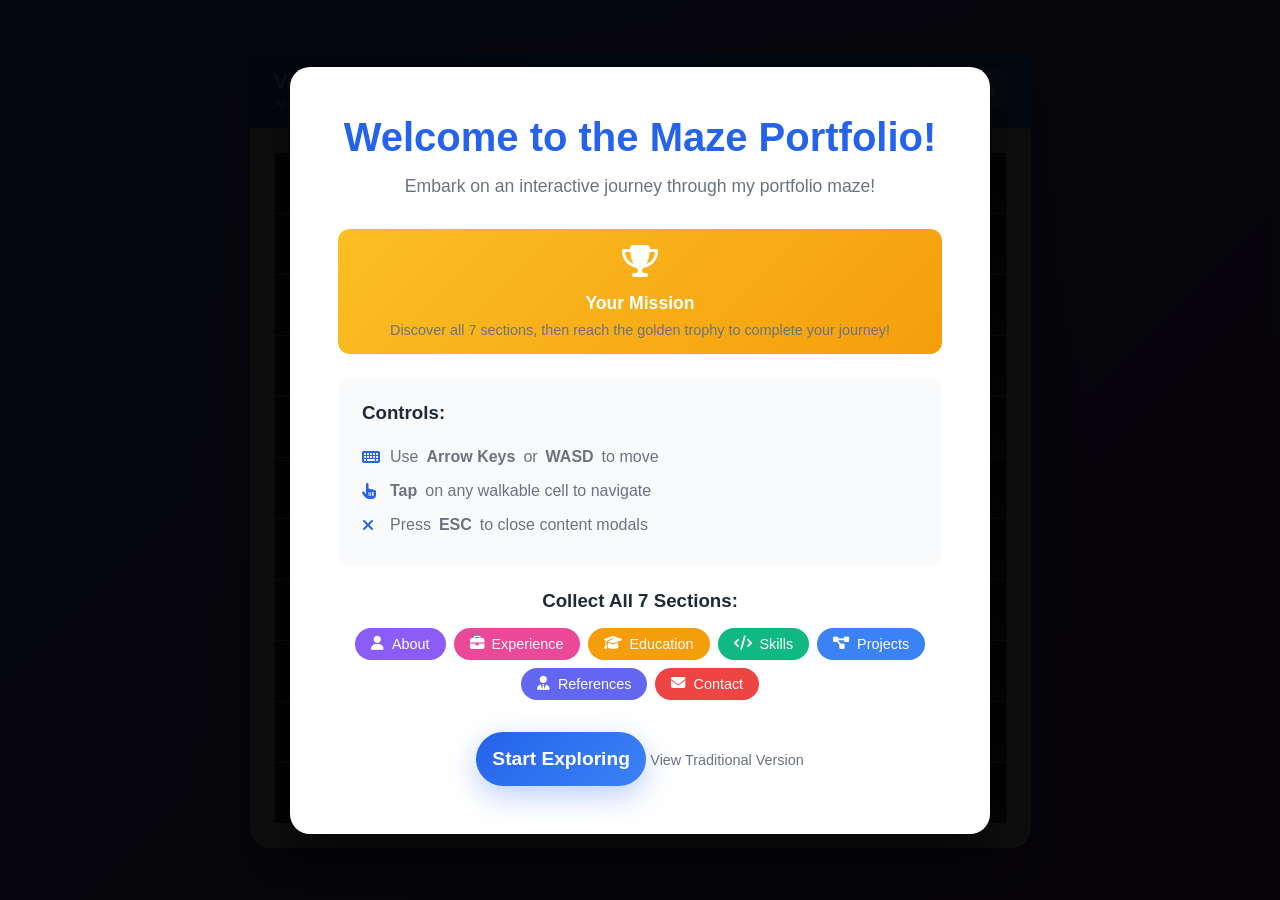
==== maze.html @ 72cac710 "Add 2048 Game project details to portfolio and maze sections for enhanced content presentation" ====
<!DOCTYPE html>
<html lang="en">
<head>
    <meta charset="UTF-8">
    <meta name="viewport" content="width=device-width, initial-scale=1.0, maximum-scale=1.0, user-scalable=no, viewport-fit=cover">
    <title>Van-An Hoang - Interactive Maze Portfolio</title>
    <meta name="description" content="Explore Van-An Hoang's portfolio through an interactive maze experience">
    <link rel="icon" href="assets/images/favicon.png" type="image/png">
    <link rel="stylesheet" href="https://cdnjs.cloudflare.com/ajax/libs/font-awesome/6.4.0/css/all.min.css">
    <link rel="stylesheet" href="css/shared.css">
    <link rel="stylesheet" href="css/maze.css">
</head>
<body>
    <!-- Instructions Overlay -->
    <div id="instructions" class="instructions-overlay">
        <div class="instructions-content">
            <h1>Welcome to the Maze Portfolio!</h1>
            <p>Embark on an interactive journey through my portfolio maze!</p>

            <div style="background: linear-gradient(135deg, #fbbf24 0%, #f59e0b 100%); padding: 1rem; border-radius: 12px; margin: 1.5rem 0; color: white; text-align: center;">
                <i class="fas fa-trophy" style="font-size: 2rem; margin-bottom: 0.5rem;"></i>
                <h3 style="margin: 0.5rem 0; font-size: 1.1rem;">Your Mission</h3>
                <p style="margin: 0; font-size: 0.9rem;">Discover all 7 sections, then reach the golden trophy to complete your journey!</p>
            </div>

            <div class="controls-info">
                <h3>Controls:</h3>
                <ul>
                    <li class="desktop-only"><i class="fas fa-keyboard"></i> Use <strong>Arrow Keys</strong> or <strong>WASD</strong> to move</li>
                    <li><i class="fas fa-hand-pointer"></i> <strong>Tap</strong> on any walkable cell to navigate</li>
                    <li class="desktop-only"><i class="fas fa-times"></i> Press <strong>ESC</strong> to close content modals</li>
                </ul>
            </div>
            <div class="hotspots-info">
                <h3>Collect All 7 Sections:</h3>
                <div class="hotspot-list">
                    <span class="hotspot-badge about"><i class="fas fa-user"></i> About</span>
                    <span class="hotspot-badge experience"><i class="fas fa-briefcase"></i> Experience</span>
                    <span class="hotspot-badge education"><i class="fas fa-graduation-cap"></i> Education</span>
                    <span class="hotspot-badge skills"><i class="fas fa-code"></i> Skills</span>
                    <span class="hotspot-badge projects"><i class="fas fa-project-diagram"></i> Projects</span>
                    <span class="hotspot-badge references"><i class="fas fa-user-tie"></i> References</span>
                    <span class="hotspot-badge contact"><i class="fas fa-envelope"></i> Contact</span>
                </div>
            </div>
            <button id="start-btn" class="start-btn">Start Exploring</button>
            <a href="index.html" class="traditional-link">View Traditional Version</a>
        </div>
    </div>

    <!-- Main Maze Container -->
    <div id="maze-container" class="maze-container">
        <!-- Top UI Bar -->
        <div class="ui-bar">
            <div class="logo">
                <h2>Van-An Hoang</h2>
                <p>AI Research Engineer</p>
            </div>
            <div class="progress-info">
                <span id="discovered-count">0</span>/7 Sections Discovered
            </div>
            <div class="ui-controls">
                <a href="index.html" class="ui-btn" title="Traditional Version">
                    <i class="fas fa-home"></i>
                </a>
            </div>
        </div>

        <!-- Maze Grid -->
        <div id="maze" class="maze-grid">
            <!-- Grid cells will be generated by JavaScript -->
        </div>

        <!-- Character -->
        <div id="character" class="character">
            <img src="assets/images/avatar.png" alt="Character">
        </div>
    </div>

    <!-- Content Modal -->
    <div id="content-modal" class="modal">
        <div class="modal-content">
            <button class="modal-close" id="modal-close">
                <i class="fas fa-times"></i>
            </button>
            <div id="modal-body" class="modal-body">
                <!-- Content will be dynamically loaded here -->
            </div>
        </div>
    </div>

    <!-- Content Templates (Hidden) -->
    <div id="content-templates" style="display: none;">
        <!-- About Section -->
        <div id="about-content">
            <div class="modal-header">
                <i class="fas fa-user section-icon"></i>
                <h2>About Me</h2>
            </div>
            <div class="modal-text">
                <div class="about-top-modal">
                    <div class="about-portrait">
                        <img src="assets/images/avatar.png" alt="Van-An Hoang">
                    </div>
                    <div class="about-text-modal">
                        <p>I'm an AI Research Engineer currently pursuing a Master's in Artificial Intelligence at the University of Technology Sydney. With over 2 years of professional experience in machine learning and computer vision, I specialize in deploying production-ready AI systems that solve real-world problems.</p>

                        <p>My expertise spans deep generative models, computer vision, and MLOps. I've successfully deployed semantic search engines, developed automated review systems using Vision-Language Models, and contributed to cutting-edge research in diffusion models. I'm passionate about bridging the gap between research and production, creating AI solutions that are both technically sound and commercially viable.</p>
                    </div>
                </div>

                <div class="highlight-cards">
                    <div class="highlight-card">
                        <i class="fas fa-brain"></i>
                        <h4>AI Research</h4>
                        <p>Deep expertise in Diffusion Models, Vision-Language Models, and Generative AI</p>
                    </div>
                    <div class="highlight-card">
                        <i class="fas fa-server"></i>
                        <h4>MLOps</h4>
                        <p>Production-ready ML pipelines with Docker, Kubernetes, and cloud platforms</p>
                    </div>
                    <div class="highlight-card">
                        <i class="fas fa-eye"></i>
                        <h4>Computer Vision</h4>
                        <p>Advanced vision systems for detection, segmentation, and image enhancement</p>
                    </div>
                </div>
            </div>
        </div>

        <!-- Experience Section -->
        <div id="experience-content">
            <div class="modal-header">
                <i class="fas fa-briefcase section-icon"></i>
                <h2>Work Experience</h2>
            </div>
            <div class="modal-text">
                <div class="timeline-item">
                    <div class="timeline-date">Oct 2023 - Aug 2024</div>
                    <h3>Junior/Middle AI Research Engineer</h3>
                    <h4>Pixta - Largest marketplace online site of stock media in Asia (Hanoi, Vietnam)</h4>
                    <p>Led research and development of AI solutions for stock media:</p>
                    <ul>
                        <li><strong>AutoReview Project:</strong> Engineered unified MLOps pipeline using ClearML, integrating AWS S3, DynamoDB, MySQL, and BigQuery for streamlined data processing</li>
                        <li>Evaluated and integrated multiple Vision-Language Models (MiniCPM-V 2.6, Qwen2-VL, Gemini 2.0/2.5) for abstract image understanding and trademark recognition</li>
                        <li>Developed novel image processing algorithm achieving 85% recall for NG cases and 92% recall for accepted cases, saving ~$1,500/month in manual review costs</li>
                        <li><strong>AI Search Project:</strong> Architected semantic search backend using OpenSearch and Weaviate with HNSW-PQ indexing, powering public "AI Search" feature on pixta.jp</li>
                        <li>Achieved 90% search result acceptance rate from internal labeling team through vision-language fusion approach</li>
                        <li>Deployed autoscaling, asynchronous inference endpoints on AWS SageMaker with robust CI/CD pipeline</li>
                        <li>Integrated multi-modal models (RAM++, Tag2Text, Osprey) for rich semantic descriptions</li>
                        <li>Built multi-stage detection pipeline combining COCO-baseline models with YOLO-World for open-vocabulary object detection</li>
                    </ul>
                </div>

                <div class="timeline-item">
                    <div class="timeline-date">Nov 2022 - July 2024</div>
                    <h3>Research Assistant</h3>
                    <h4>DSLab - BKAI International Research Center (Hanoi, Vietnam)</h4>
                    <p>Conducted research on efficient training methods for diffusion models:</p>
                    <ul>
                        <li>Researched efficient training methods for diffusion models with SNR re-weighting and novel resampling strategies</li>
                        <li>Developed adaptive timestep resampling distribution and employed reversed Signal-to-Noise Ratio in loss function</li>
                        <li>Achieved acceleration in convergence speed and improved FID/IS metrics in empirical results</li>
                        <li>Conducted research on Deep Generative Models: Autoregressive Models, Flow Models, GANs, and Diffusion Probabilistic Models</li>
                        <li>Authored technical blog post on InstaFlow (one-step diffusion model) published on Viblo, Vietnam's largest tech-sharing platform</li>
                    </ul>
                </div>

                <div class="timeline-item">
                    <div class="timeline-date">May 2023 - Sep 2023</div>
                    <h3>AI Engineer Intern</h3>
                    <h4>Viettel Aerospace Institute (Hanoi, Vietnam)</h4>
                    <p>Developed computer vision solutions and conducted research:</p>
                    <ul>
                        <li>Redesigned body-face joint model (BFJDet) with new post-hoc processing for landmark detection in PyTorch</li>
                        <li>Developed evaluation code using MSE and RMSE metrics for landmark detection performance</li>
                        <li>Ranked 27/165 in Viettel Programming Challenge - nationwide algorithm programming competition</li>
                        <li>Researched Neural Radiance Fields (NeRF) and its applications in view synthesis</li>
                    </ul>
                </div>
            </div>
        </div>

        <!-- Education Section -->
        <div id="education-content">
            <div class="modal-header">
                <i class="fas fa-graduation-cap section-icon"></i>
                <h2>Education</h2>
            </div>
            <div class="modal-text">
                <div class="education-card">
                    <div class="edu-icon"><i class="fas fa-university"></i></div>
                    <div class="edu-content">
                        <h3>Master of Artificial Intelligence</h3>
                        <h4>University of Technology Sydney (UTS)</h4>
                        <p class="edu-location"><i class="fas fa-map-marker-alt"></i> Sydney, NSW, Australia</p>
                        <p class="edu-date"><i class="fas fa-calendar"></i> Aug 2025 - Present</p>
                        <p class="edu-specialization"><strong>UTS Academic Excellence International Scholarship</strong> - Awarded for outstanding academic achievement</p>
                        <p>Focusing on advanced machine learning, deep learning architectures, and cutting-edge AI research in generative models and computer vision.</p>
                    </div>
                </div>

                <div class="education-card">
                    <div class="edu-icon"><i class="fas fa-university"></i></div>
                    <div class="edu-content">
                        <h3>Bachelor in Data Science & AI</h3>
                        <h4>Hanoi University of Science and Technology (HUST)</h4>
                        <p class="edu-location"><i class="fas fa-map-marker-alt"></i> Hanoi, Vietnam</p>
                        <p class="edu-date"><i class="fas fa-calendar"></i> Oct 2020 - Oct 2024</p>
                        <p><strong>Overall GPA:</strong> 3.66/4.0</p>
                        <p class="edu-specialization">
                            • Excellent Scholarship - Type A (top 5%) - GPA: 3.93<br>
                            • The Scholarship Program Sponsored by Electricity of Vietnam (EVN)<br>
                            • Machine Learning Teaching Assistant (April - June 2024)
                        </p>
                    </div>
                </div>
            </div>
        </div>

        <!-- Skills Section -->
        <div id="skills-content">
            <div class="modal-header">
                <i class="fas fa-code section-icon"></i>
                <h2>Technical Skills</h2>
            </div>
            <div class="modal-text">
                <div class="skills-grid">
                    <div class="skill-category">
                        <h4><i class="fas fa-code"></i> Programming Languages</h4>
                        <div class="skill-tags">
                            <span>Python</span>
                            <span>C++</span>
                            <span>Java</span>
                            <span>SQL</span>
                        </div>
                    </div>

                    <div class="skill-category">
                        <h4><i class="fas fa-brain"></i> Deep Learning & ML</h4>
                        <div class="skill-tags">
                            <span>PyTorch</span>
                            <span>PyTorch Lightning</span>
                            <span>TensorFlow</span>
                            <span>NumPy</span>
                            <span>Pandas</span>
                            <span>Scikit-learn</span>
                        </div>
                    </div>

                    <div class="skill-category">
                        <h4><i class="fas fa-eye"></i> Computer Vision</h4>
                        <div class="skill-tags">
                            <span>OpenCV</span>
                            <span>YOLO</span>
                            <span>Detectron2</span>
                            <span>Albumentations</span>
                            <span>ONNX</span>
                            <span>Object Detection</span>
                            <span>Image Processing</span>
                            <span>Vision-Language Models</span>
                            <span>Semantic Segmentation</span>
                        </div>
                    </div>

                    <div class="skill-category">
                        <h4><i class="fas fa-magic"></i> Generative AI</h4>
                        <div class="skill-tags">
                            <span>Stable Diffusion</span>
                            <span>FLUX</span>
                            <span>ComfyUI</span>
                            <span>Diffusion Models</span>
                            <span>GANs</span>
                            <span>Autoregressive Models</span>
                            <span>Flow Models</span>
                        </div>
                    </div>

                    <div class="skill-category">
                        <h4><i class="fas fa-cogs"></i> MLOps & Cloud</h4>
                        <div class="skill-tags">
                            <span>Docker</span>
                            <span>AWS SageMaker</span>
                            <span>ClearML</span>
                            <span>AWS S3</span>
                            <span>CI/CD</span>
                            <span>Git</span>
                        </div>
                    </div>

                    <div class="skill-category">
                        <h4><i class="fas fa-search"></i> Search & Data</h4>
                        <div class="skill-tags">
                            <span>OpenSearch</span>
                            <span>ElasticSearch</span>
                            <span>Weaviate</span>
                            <span>MySQL</span>
                            <span>DynamoDB</span>
                            <span>BigQuery</span>
                        </div>
                    </div>

                    <div class="skill-category">
                        <h4><i class="fas fa-chart-line"></i> Data Visualization</h4>
                        <div class="skill-tags">
                            <span>Matplotlib</span>
                            <span>Plotly</span>
                            <span>Seaborn</span>
                        </div>
                    </div>

                    <div class="skill-category">
                        <h4><i class="fas fa-language"></i> Languages</h4>
                        <div class="skill-tags">
                            <span>English - IELTS 7.5</span>
                            <span>Vietnamese - Native</span>
                        </div>
                    </div>
                </div>
            </div>
        </div>

        <!-- Blog Section -->
        <div id="blog-content">
            <div class="modal-header">
                <i class="fas fa-blog section-icon"></i>
                <h2>Blog & Writing</h2>
            </div>
            <div class="modal-text">
                <div class="blog-article">
                    <div class="blog-meta-info">
                        <span class="blog-date"><i class="fas fa-calendar-alt"></i> 2024</span>
                        <span class="blog-platform"><i class="fab fa-github"></i> GitHub</span>
                        <span class="blog-lang">English</span>
                    </div>
                    <h3><i class="fas fa-book"></i> Marimo: A Modern Alternative to Jupyter Notebooks</h3>
                    <p class="blog-subtitle">Doubling Productivity in AI Model Analysis</p>
                    <p class="blog-desc">Exploring Marimo's reactive notebook model and how it addresses Jupyter's challenges. This presentation shares my personal journey of switching to Marimo, which doubled my productivity in AI model analysis and significantly improved team collaboration through better reproducibility and interactivity.</p>

                    <div class="blog-topics">
                        <h4><i class="fas fa-lightbulb"></i> Key Topics Covered:</h4>
                        <ul>
                            <li>Marimo basics: Introduction to reactive notebook model</li>
                            <li>Solving Jupyter's challenges: Reproducibility, hidden state, and interactivity</li>
                            <li>Productivity boost: How switching doubled productivity in AI model analysis</li>
                            <li>Team collaboration: Improved workflow and sharing capabilities</li>
                            <li>Interactive demos: Live UI elements and dynamic data visualization</li>
                        </ul>
                    </div>

                    <div class="blog-tags-section">
                        <span class="tag">Python</span>
                        <span class="tag">Data Science</span>
                        <span class="tag">Productivity</span>
                        <span class="tag">Tools</span>
                    </div>

                    <p class="blog-org"><i class="fas fa-chalkboard-teacher"></i> Company Seminar Presentation</p>
                    <a href="https://github.com/EthAnHoangg/marimo-intro" target="_blank" class="blog-read-btn">
                        <i class="fab fa-github"></i> View Repository
                    </a>
                </div>

                <div class="blog-article">
                    <div class="blog-meta-info">
                        <span class="blog-date"><i class="fas fa-calendar-alt"></i> October 20, 2023</span>
                        <span class="blog-platform"><i class="fas fa-newspaper"></i> Viblo</span>
                        <span class="blog-lang">Vietnamese</span>
                    </div>
                    <h3><i class="fas fa-atom"></i> InstaFlow: One Step to the Cloud with Diffusion</h3>
                    <p class="blog-subtitle">InstaFlow: Một bước lên mây với Diffusion?</p>
                    <p class="blog-desc">Deep dive into InstaFlow, a breakthrough model that achieves high-quality text-to-image generation in just one step, built on Stable Diffusion. Explores rectified flow mechanisms, reflow techniques, and knowledge distillation for rapid image synthesis.</p>

                    <div class="blog-topics">
                        <h4><i class="fas fa-lightbulb"></i> Key Topics Covered:</h4>
                        <ul>
                            <li>Rectified Flow mechanism for straightening probability trajectories</li>
                            <li>Reflow technique for iterative refinement</li>
                            <li>Text-conditioned generation approaches</li>
                            <li>Knowledge distillation applications in diffusion models</li>
                            <li>U-Net vs. Stacked U-Net architecture comparisons</li>
                        </ul>
                    </div>

                    <div class="blog-tags-section">
                        <span class="tag">Diffusion Models</span>
                        <span class="tag">Generative AI</span>
                        <span class="tag">Deep Learning</span>
                        <span class="tag">Computer Vision</span>
                    </div>

                    <p class="blog-org"><i class="fas fa-building"></i> Written at PIXTA Vietnam</p>
                    <a href="https://viblo.asia/p/instaflow-mot-buoc-len-may-voi-diffusion-vlZL9oxZ4QK" target="_blank" class="blog-read-btn">
                        <i class="fas fa-external-link-alt"></i> Read Full Article
                    </a>
                </div>

                <div class="blog-article">
                    <div class="blog-meta-info">
                        <span class="blog-date"><i class="fas fa-calendar-alt"></i> December 16, 2021</span>
                        <span class="blog-platform"><i class="fas fa-book"></i> Personal Notes</span>
                        <span class="blog-lang">English/Vietnamese</span>
                    </div>
                    <h3><i class="fas fa-calculator"></i> Simplex Method</h3>
                    <p class="blog-subtitle">Phương pháp đơn hình</p>
                    <p class="blog-desc">Comprehensive tutorial on the Simplex Method for linear programming optimization. Covers the complete algorithm from problem setup to finding optimal solutions, with step-by-step worked examples including constraint conversion, tableau construction, pivoting operations, and solution interpretation.</p>

                    <div class="blog-topics">
                        <h4><i class="fas fa-lightbulb"></i> Key Topics Covered:</h4>
                        <ul>
                            <li>Complete simplex algorithm with 8-step process</li>
                            <li>Converting inequalities to standard form with slack variables</li>
                            <li>Constructing and interpreting simplex tableaux</li>
                            <li>Identifying pivot elements and performing row operations</li>
                            <li>Real-world example: job scheduling optimization problem</li>
                            <li>Detailed mathematical explanations and quotient calculations</li>
                        </ul>
                    </div>

                    <div class="blog-tags-section">
                        <span class="tag">Linear Programming</span>
                        <span class="tag">Optimization</span>
                        <span class="tag">Operations Research</span>
                        <span class="tag">Mathematics</span>
                    </div>

                    <p class="blog-org"><i class="fas fa-user"></i> Personal Study</p>
                    <a href="simplexmethod.html" target="_blank" class="blog-read-btn">
                        <i class="fas fa-external-link-alt"></i> Read Full Article
                    </a>
                </div>
            </div>
        </div>

        <!-- Projects Section -->
        <div id="projects-content">
            <div class="modal-header">
                <i class="fas fa-project-diagram section-icon"></i>
                <h2>Featured Projects</h2>
            </div>
            <div class="modal-text">
                <div class="project-item">
                    <h3><i class="fas fa-wand-magic-sparkles"></i> VisionCraft AI</h3>
                    <p class="project-tech"><strong>Tech Stack:</strong> LLM, RAG, Image Generation, SEO</p>
                    <p>LLM-powered system for deep review, compliance checks, and market analysis of stock media:</p>
                    <ul>
                        <li>Developed Large Language Model (LLM)-powered system for deep review and compliance checks of stock media</li>
                        <li>Implemented batch processing functionality and auto-generation of SEO-optimized titles, descriptions, and keywords</li>
                        <li>Integrated Image Generation capabilities including Style Transfer, Text-to-Image, Image-to-Image, and Image Inpainting</li>
                        <li>Built Retrieval-Augmented Generation (RAG) chatbot by crawling and indexing content from major stock guidelines</li>
                        <li>Significantly streamlined content preparation and auto-enhancement pipeline</li>
                    </ul>
                </div>

                <div class="project-item">
                    <h3><i class="fas fa-atom"></i> Efficient Training Diffusion Models</h3>
                    <p class="project-tech"><strong>Tech Stack:</strong> PyTorch, Diffusion Models, Deep Learning</p>
                    <p>Research project on efficient training methods for diffusion models with SNR re-weighting and novel timestep resampling strategy:</p>
                    <ul>
                        <li>Resampled timestep with novel and more adaptive distribution</li>
                        <li>Employed reversed Signal-to-Noise Ratio in loss function</li>
                        <li>Achieved acceleration in convergence speed and improved FID/IS metrics</li>
                        <li>Detailed empirical results demonstrating effectiveness of the approach</li>
                    </ul>
                    <p><a href="https://github.com/HoangAnAIRS/exponential-SNR-diffusion" target="_blank" style="color: var(--primary-color); text-decoration: none; font-weight: 600;"><i class="fab fa-github"></i> View Project</a></p>
                </div>

                <div class="project-item">
                    <h3><i class="fas fa-cloud-rain"></i> Rain Removal Analysis</h3>
                    <p class="project-tech"><strong>Tech Stack:</strong> PyTorch, OpenCV, GAN, CNN, DDPM, Transweather</p>
                    <p><strong>Duration:</strong> Oct 2022 - Jan 2023</p>
                    <p>Comprehensive analysis of different methods for rain removal task:</p>
                    <ul>
                        <li>Fine-tuned Gated Context Aggregation Network on the task of removing rain drops on lens when capturing landscapes</li>
                        <li>Benchmarked performance using SSIM and PSNR metrics</li>
                        <li>Compared results with other models including DDPM, GAN, and Transweather</li>
                        <li>Provided comprehensive analysis of traditional vs. deep learning approaches</li>
                    </ul>
                    <p><a href="https://drive.google.com/drive/folders/1zqu1nTZ7Yb06Lkm0utC-yvT6vVn9DRC9?usp=drive_link" target="_blank" style="color: var(--primary-color); text-decoration: none; font-weight: 600;"><i class="fas fa-external-link-alt"></i> View Project</a></p>
                </div>

                <div class="project-item">
                    <h3><i class="fas fa-gamepad"></i> 2048 Game</h3>
                    <p class="project-tech"><strong>Tech Stack:</strong> Minimax Algorithm, UI/UX Design, AI Algorithm, Game Development</p>
                    <p>Interactive 2048 puzzle game with AI opponent powered by Minimax algorithm:</p>
                    <ul>
                        <li>Designed and implemented responsive, intuitive user interface for enhanced gaming experience</li>
                        <li>Developed Minimax algorithm with alpha-beta pruning for intelligent AI opponent</li>
                        <li>Implemented AI decision-making logic enabling autonomous gameplay and winning strategies</li>
                        <li>Optimized algorithm performance for smooth real-time game interactions</li>
                        <li>Created engaging visual design with interactive controls and game state visualization</li>
                    </ul>
                    <p><a href="https://github.com/hlongng2002241/2048" target="_blank" style="color: var(--primary-color); text-decoration: none; font-weight: 600;"><i class="fab fa-github"></i> View Project</a></p>
                </div>
            </div>
        </div>

        <!-- References Section -->
        <div id="references-content">
            <div class="modal-header">
                <i class="fas fa-user-tie section-icon"></i>
                <h2>Professional References</h2>
            </div>
            <div class="modal-text">
                <div class="reference-card">
                    <div class="reference-header">
                        <div class="reference-avatar">
                            <i class="fas fa-user-circle"></i>
                        </div>
                        <div class="reference-info">
                            <h3>Quang-Khoat Than</h3>
                            <p class="reference-title">PhD in Computer Science - AI, Hanoi University of Science and Technology</p>
                        </div>
                    </div>
                    <div class="reference-contact">
                        <p><i class="fas fa-envelope"></i> <a href="mailto:khoattq@soict.hust.edu.vn">khoattq@soict.hust.edu.vn</a></p>
                        <p><i class="fas fa-building"></i> Hanoi University of Science and Technology</p>
                    </div>
                    <p class="reference-relationship"><strong>Relationship:</strong> Academic Advisor and Professor</p>
                </div>

                <div class="reference-card">
                    <div class="reference-header">
                        <div class="reference-avatar">
                            <i class="fas fa-user-circle"></i>
                        </div>
                        <div class="reference-info">
                            <h3>Thanh-Trung Tran</h3>
                            <p class="reference-title">AI Expert, PIXTA Vietnam</p>
                        </div>
                    </div>
                    <div class="reference-contact">
                        <p><i class="fas fa-envelope"></i> <a href="mailto:trungtranthanh1990@gmail.com">trungtranthanh1990@gmail.com</a></p>
                        <p><i class="fas fa-building"></i> PIXTA Vietnam</p>
                    </div>
                    <p class="reference-relationship"><strong>Relationship:</strong> Former Manager and Technical Lead</p>
                </div>
            </div>
        </div>

        <!-- Contact Section -->
        <div id="contact-content">
            <div class="modal-header">
                <i class="fas fa-envelope section-icon"></i>
                <h2>Get In Touch</h2>
            </div>
            <div class="modal-text">
                <p>I'm always open to discussing new opportunities, collaborations, or research projects. Feel free to reach out!</p>

                <div class="contact-info-grid">
                    <div class="contact-item">
                        <i class="fas fa-envelope"></i>
                        <div>
                            <h4>Email</h4>
                            <a href="mailto:jimmyhan2610@gmail.com">jimmyhan2610@gmail.com</a>
                        </div>
                    </div>

                    <div class="contact-item">
                        <i class="fas fa-phone"></i>
                        <div>
                            <h4>Phone</h4>
                            <a href="tel:+61431061203">+61 431 061 203</a>
                        </div>
                    </div>

                    <div class="contact-item">
                        <i class="fas fa-map-marker-alt"></i>
                        <div>
                            <h4>Location</h4>
                            <p>Sydney, NSW, Australia</p>
                        </div>
                    </div>

                    <div class="contact-item">
                        <i class="fab fa-linkedin"></i>
                        <div>
                            <h4>LinkedIn</h4>
                            <a href="https://www.linkedin.com/in/van-an-hoang" target="_blank">Connect with me</a>
                        </div>
                    </div>

                    <div class="contact-item">
                        <i class="fab fa-github"></i>
                        <div>
                            <h4>GitHub</h4>
                            <a href="https://github.com/EthAnHoangg" target="_blank">@EthAnHoangg</a>
                        </div>
                    </div>

                    <div class="contact-item">
                        <i class="fas fa-file-pdf"></i>
                        <div>
                            <h4>Resume</h4>
                            <a href="assets/documents/Hoang_Van_An_CV_0210.pdf" download>Download CV</a>
                        </div>
                    </div>
                </div>

                <div class="social-links">
                    <a href="https://github.com/EthAnHoangg" target="_blank" aria-label="GitHub">
                        <i class="fab fa-github"></i>
                    </a>
                    <a href="https://www.linkedin.com/in/van-an-hoang-a12811203/" target="_blank" aria-label="LinkedIn">
                        <i class="fab fa-linkedin"></i>
                    </a>
                    <a href="mailto:jimmyhan2610@gmail.com" aria-label="Email">
                        <i class="fas fa-envelope"></i>
                    </a>
                </div>
            </div>
        </div>
    </div>

    <script src="js/maze.js"></script>
</body>
</html>
---- css/shared.css ----
/* ===== Shared CSS Variables and Utilities ===== */
/* This file contains common styles used across both traditional and maze portfolio pages */

/* CSS Variables */
:root {
    /* Primary Colors */
    --primary-color: #2563eb;
    --secondary-color: #1e40af;
    --accent-color: #3b82f6;

    /* Text Colors */
    --text-color: #1f2937;
    --text-light: #6b7280;

    /* Background Colors */
    --bg-color: #f9fafb;
    --white: #ffffff;
    --dark: #111827;
    --bg-light: #f9fafb;
    --bg-dark: #111827;
    --border-color: #e5e7eb;

    /* Hotspot Colors (for maze) */
    --hotspot-about: #8b5cf6;
    --hotspot-experience: #ec4899;
    --hotspot-education: #f59e0b;
    --hotspot-skills: #10b981;
    --hotspot-projects: #3b82f6;
    --hotspot-references: #6366f1;
    --hotspot-contact: #ef4444;

    /* Shadows */
    --shadow: 0 4px 6px -1px rgba(0, 0, 0, 0.1), 0 2px 4px -1px rgba(0, 0, 0, 0.06);
    --shadow-lg: 0 10px 15px -3px rgba(0, 0, 0, 0.1), 0 4px 6px -2px rgba(0, 0, 0, 0.05);

    /* Transitions */
    --transition-fast: 0.15s ease;
    --transition-normal: 0.3s ease;
    --transition-slow: 0.5s ease;
}

/* Global Reset */
* {
    margin: 0;
    padding: 0;
    box-sizing: border-box;
}

html {
    scroll-behavior: smooth;
}

/* Common Utility Classes */
.hidden {
    display: none !important;
}

.container {
    max-width: 1200px;
    margin: 0 auto;
    padding: 0 20px;
}

/* Font Awesome Icons - Ensure consistency */
.fas, .fab {
    font-family: 'Font Awesome 6 Free', 'Font Awesome 6 Brands';
    font-weight: 900;
}
---- css/maze.css ----
/* ===== CSS Variables ===== */
:root {
    --primary-color: #2563eb;
    --secondary-color: #1e40af;
    --accent-color: #3b82f6;
    --text-color: #1f2937;
    --text-light: #6b7280;
    --bg-color: #f9fafb;
    --white: #ffffff;
    --dark: #111827;

    /* Maze specific colors */
    --wall-color: #1f2937;
    --path-color: #e5e7eb;
    --character-color: #2563eb;
    --hotspot-about: #8b5cf6;
    --hotspot-experience: #ec4899;
    --hotspot-education: #f59e0b;
    --hotspot-skills: #10b981;
    --hotspot-blog: #14b8a6;
    --hotspot-projects: #3b82f6;
    --hotspot-references: #6366f1;
    --hotspot-contact: #ef4444;

    /* Sizes */
    --cell-size: 60px;
    --grid-cols: 12;
    --grid-rows: 11;
    --character-size: 52px;

    /* Transitions */
    --transition-fast: 0.15s ease;
    --transition-normal: 0.3s ease;
    --transition-slow: 0.5s ease;
}

/* ===== Global Styles ===== */
* {
    margin: 0;
    padding: 0;
    box-sizing: border-box;
}

body {
    font-family: -apple-system, BlinkMacSystemFont, 'Segoe UI', Roboto, 'Helvetica Neue', Arial, sans-serif;
    background: linear-gradient(135deg, #667eea 0%, #764ba2 100%);
    color: var(--text-color);
    overflow: hidden;
    height: 100vh;
    display: flex;
    align-items: center;
    justify-content: center;
}

/* ===== Instructions Overlay ===== */
.instructions-overlay {
    position: fixed;
    top: 0;
    left: 0;
    width: 100%;
    height: 100%;
    background: rgba(0, 0, 0, 0.95);
    display: flex;
    align-items: center;
    justify-content: center;
    z-index: 10000;
    animation: fadeIn 0.5s ease;
}

.instructions-overlay.hidden {
    animation: fadeOut 0.3s ease forwards;
    pointer-events: none;
}

.instructions-content {
    background: var(--white);
    padding: 3rem;
    border-radius: 20px;
    max-width: 700px;
    text-align: center;
    box-shadow: 0 25px 50px rgba(0, 0, 0, 0.5);
    animation: slideUp 0.5s ease;
}

.instructions-content h1 {
    color: var(--primary-color);
    margin-bottom: 1rem;
    font-size: 2.5rem;
}

.instructions-content p {
    color: var(--text-light);
    margin-bottom: 2rem;
    font-size: 1.1rem;
}

.controls-info {
    background: var(--bg-color);
    padding: 1.5rem;
    border-radius: 12px;
    margin-bottom: 1.5rem;
    text-align: left;
}

.controls-info h3 {
    color: var(--text-color);
    margin-bottom: 1rem;
}

.controls-info ul {
    list-style: none;
}

.controls-info li {
    padding: 0.5rem 0;
    color: var(--text-light);
    display: flex;
    align-items: center;
    gap: 0.5rem;
}

.controls-info li i {
    color: var(--primary-color);
    width: 20px;
}

.hotspots-info {
    margin-bottom: 2rem;
}

.hotspots-info h3 {
    color: var(--text-color);
    margin-bottom: 1rem;
}

.hotspot-list {
    display: flex;
    flex-wrap: wrap;
    gap: 0.5rem;
    justify-content: center;
}

.hotspot-badge {
    display: inline-flex;
    align-items: center;
    gap: 0.5rem;
    padding: 0.5rem 1rem;
    border-radius: 20px;
    color: var(--white);
    font-size: 0.9rem;
    font-weight: 500;
}

.hotspot-badge.about { background: var(--hotspot-about); }
.hotspot-badge.experience { background: var(--hotspot-experience); }
.hotspot-badge.education { background: var(--hotspot-education); }
.hotspot-badge.skills { background: var(--hotspot-skills); }
.hotspot-badge.blog { background: var(--hotspot-blog); }
.hotspot-badge.projects { background: var(--hotspot-projects); }
.hotspot-badge.references { background: var(--hotspot-references); }
.hotspot-badge.contact { background: var(--hotspot-contact); }

.start-btn {
    background: linear-gradient(135deg, var(--primary-color), var(--accent-color));
    color: var(--white);
    border: none;
    padding: 1rem 1rem;
    font-size: 1.2rem;
    font-weight: 600;
    border-radius: 50px;
    cursor: pointer;
    transition: var(--transition-normal);
    box-shadow: 0 10px 30px rgba(37, 99, 235, 0.3);
}

.start-btn:hover {
    transform: translateY(-2px);
    box-shadow: 0 15px 40px rgba(37, 99, 235, 0.4);
}

.traditional-link {
    display: inline-block;
    margin-top: 1rem;
    color: var(--text-light);
    text-decoration: none;
    font-size: 0.9rem;
    transition: var(--transition-fast);
}

.traditional-link:hover {
    color: var(--primary-color);
}

/* ===== Main Maze Container ===== */
.maze-container {
    background: var(--white);
    border-radius: 20px;
    box-shadow: 0 25px 50px rgba(0, 0, 0, 0.3);
    overflow: visible;
    position: relative;
    display: flex;
    flex-direction: column;
    z-index: 1;
}

/* ===== UI Bar ===== */
.ui-bar {
    background: linear-gradient(135deg, var(--primary-color), var(--accent-color));
    color: var(--white);
    padding: 1rem 1.5rem;
    display: flex;
    align-items: center;
    justify-content: space-between;
    box-shadow: 0 4px 6px rgba(0, 0, 0, 0.1);
}

.logo h2 {
    font-size: 1.3rem;
    margin-bottom: 0.2rem;
}

.logo p {
    font-size: 0.85rem;
    opacity: 0.9;
}

.progress-info {
    font-size: 1.1rem;
    font-weight: 600;
    display: flex;
    align-items: center;
    gap: 0.5rem;
    background: rgba(255, 255, 255, 0.15);
    padding: 0.5rem 1rem;
    border-radius: 50px;
    backdrop-filter: blur(10px);
    transition: all 0.3s ease;
}

.progress-info:hover {
    background: rgba(255, 255, 255, 0.25);
}

#discovered-count {
    font-size: 1.5rem;
    color: #fbbf24;
    font-weight: 700;
    text-shadow: 0 2px 4px rgba(0, 0, 0, 0.2);
    transition: all 0.3s cubic-bezier(0.34, 1.56, 0.64, 1);
}

#discovered-count.updated {
    animation: counterPop 0.6s cubic-bezier(0.34, 1.56, 0.64, 1);
}

.ui-controls {
    display: flex;
    gap: 0.5rem;
}

.ui-btn {
    background: rgba(255, 255, 255, 0.2);
    color: var(--white);
    border: none;
    width: 40px;
    height: 40px;
    border-radius: 8px;
    cursor: pointer;
    transition: var(--transition-fast);
    display: flex;
    align-items: center;
    justify-content: center;
    text-decoration: none;
}

.ui-btn:hover {
    background: rgba(255, 255, 255, 0.3);
    transform: scale(1.05);
}

/* ===== Maze Grid ===== */
.maze-grid {
    display: grid;
    grid-template-columns: repeat(var(--grid-cols), var(--cell-size));
    grid-template-rows: repeat(var(--grid-rows), var(--cell-size));
    gap: 1px;
    position: relative;
    background: #d1d5db;
    margin: 1.5rem;
    border-radius: 16px;
    box-shadow: 0 10px 40px rgba(0, 0, 0, 0.1);
    padding: 1px;
    overflow: visible;
}

.cell {
    width: var(--cell-size);
    height: var(--cell-size);
    transition: all 0.2s cubic-bezier(0.4, 0, 0.2, 1);
    position: relative;
}

.cell.wall {
    background: linear-gradient(135deg, #1f2937 0%, #374151 100%);
    position: relative;
}

.cell.wall::after {
    content: '';
    position: absolute;
    inset: 0;
    background: linear-gradient(45deg, transparent 30%, rgba(255, 255, 255, 0.03) 50%, transparent 70%);
}

.cell.path {
    background: var(--white);
    cursor: pointer;
}

.cell.path:hover {
    background: #f3f4f6;
    transform: scale(0.95);
    box-shadow: inset 0 2px 8px rgba(0, 0, 0, 0.08);
}

.cell.path.preview {
    background: #bfdbfe;
    animation: pulse 0.5s ease infinite;
}

.cell.path.highlighted {
    background: linear-gradient(135deg, #fbbf24, #f59e0b);
    box-shadow: 0 0 15px rgba(251, 191, 36, 0.6), inset 0 0 10px rgba(255, 255, 255, 0.3);
    animation: highlightPulse 2s ease-in-out infinite;
    position: relative;
    z-index: 5;
}

.cell.path.highlighted::before {
    content: '';
    position: absolute;
    inset: 0;
    background: radial-gradient(circle at center, rgba(251, 191, 36, 0.3), transparent);
    border-radius: 4px;
    pointer-events: none;
}

.cell.hotspot {
    position: relative;
    animation: hotspotPulse 2s ease-in-out infinite;
    overflow: visible;
    z-index: 10;
}

.cell.hotspot:hover {
    z-index: 1001;
}

.cell.hotspot::before {
    content: '';
    position: absolute;
    inset: 10px;
    border-radius: 50%;
    z-index: 1;
    box-shadow: 0 4px 12px rgba(0, 0, 0, 0.2), 0 0 0 2px rgba(255, 255, 255, 0.8);
    transition: all 0.3s cubic-bezier(0.4, 0, 0.2, 1);
}

.cell.hotspot:hover::before {
    inset: 8px;
    box-shadow: 0 6px 20px rgba(0, 0, 0, 0.3), 0 0 0 3px rgba(255, 255, 255, 0.9);
}

.cell.hotspot::after {
    content: attr(data-icon);
    font-family: 'Font Awesome 6 Free';
    font-weight: 900;
    position: absolute;
    inset: 0;
    display: flex;
    align-items: center;
    justify-content: center;
    color: var(--white);
    font-size: 1.1rem;
    z-index: 2;
    filter: drop-shadow(0 2px 4px rgba(0, 0, 0, 0.3));
    transition: all 0.3s cubic-bezier(0.4, 0, 0.2, 1);
}

.cell.hotspot:hover::after {
    transform: scale(1.1);
}

.cell.hotspot.about::before { background: linear-gradient(135deg, var(--hotspot-about) 0%, #a78bfa 100%); }
.cell.hotspot.experience::before { background: linear-gradient(135deg, var(--hotspot-experience) 0%, #f472b6 100%); }
.cell.hotspot.education::before { background: linear-gradient(135deg, var(--hotspot-education) 0%, #fbbf24 100%); }
.cell.hotspot.skills::before { background: linear-gradient(135deg, var(--hotspot-skills) 0%, #34d399 100%); }
.cell.hotspot.blog::before { background: linear-gradient(135deg, var(--hotspot-blog) 0%, #5eead4 100%); }
.cell.hotspot.projects::before { background: linear-gradient(135deg, var(--hotspot-projects) 0%, #60a5fa 100%); }
.cell.hotspot.references::before { background: linear-gradient(135deg, var(--hotspot-references) 0%, #818cf8 100%); }
.cell.hotspot.contact::before { background: linear-gradient(135deg, var(--hotspot-contact) 0%, #f87171 100%); }

.cell.hotspot.discovered {
    animation: none;
}

.cell.hotspot.discovered::before {
    background: linear-gradient(135deg, #10b981 0%, #059669 100%) !important;
    box-shadow: 0 2px 8px rgba(16, 185, 129, 0.3), 0 0 0 2px rgba(255, 255, 255, 0.6);
}

.cell.hotspot.discovered::after {
    content: '\f00c';
    font-size: 0.9rem;
}

/* ===== End Goal Cell ===== */
.cell.end-goal {
    position: relative;
    animation: endGoalPulse 2s ease-in-out infinite;
    overflow: visible;
    z-index: 10;
}

.cell.end-goal::before {
    content: '';
    position: absolute;
    inset: 8px;
    border-radius: 50%;
    background: linear-gradient(135deg, #fbbf24 0%, #f59e0b 100%);
    z-index: 1;
    box-shadow: 0 4px 12px rgba(251, 191, 36, 0.4), 0 0 0 3px rgba(255, 255, 255, 0.9), 0 0 20px rgba(251, 191, 36, 0.3);
    transition: all 0.3s cubic-bezier(0.4, 0, 0.2, 1);
}

.cell.end-goal:hover::before {
    inset: 6px;
    box-shadow: 0 6px 20px rgba(251, 191, 36, 0.5), 0 0 0 4px rgba(255, 255, 255, 1), 0 0 30px rgba(251, 191, 36, 0.4);
}

.cell.end-goal::after {
    content: attr(data-icon);
    font-family: 'Font Awesome 6 Free';
    font-weight: 900;
    position: absolute;
    inset: 0;
    display: flex;
    align-items: center;
    justify-content: center;
    color: var(--white);
    font-size: 1.3rem;
    z-index: 2;
    filter: drop-shadow(0 2px 4px rgba(0, 0, 0, 0.3));
    transition: all 0.3s cubic-bezier(0.4, 0, 0.2, 1);
}

.cell.end-goal:hover::after {
    transform: scale(1.15) rotate(10deg);
}

@keyframes endGoalPulse {
    0%, 100% {
        transform: scale(1);
    }
    50% {
        transform: scale(1.08);
    }
}

/* ===== Hotspot Tooltip ===== */
.hotspot-tooltip {
    position: absolute;
    background: rgba(17, 24, 39, 0.95);
    color: white;
    padding: 0.75rem 1rem;
    border-radius: 8px;
    white-space: nowrap;
    z-index: 1002;
    pointer-events: none;
    opacity: 0;
    transition: opacity 0.2s ease, transform 0.2s ease;
    box-shadow: 0 10px 30px rgba(0, 0, 0, 0.3);
    backdrop-filter: blur(10px);
    transform: translateX(-50%) translateY(-8px);
}

.hotspot-tooltip::after {
    content: '';
    position: absolute;
    left: 50%;
    transform: translateX(-50%);
    border: 6px solid transparent;
}

/* Default: tooltip above */
.hotspot-tooltip.position-top {
    bottom: 100%;
}

.hotspot-tooltip.position-top::after {
    top: 100%;
    border-top-color: rgba(17, 24, 39, 0.95);
}

/* Tooltip below (for top edge) */
.hotspot-tooltip.position-bottom {
    top: 100%;
}

.hotspot-tooltip.position-bottom::after {
    bottom: 100%;
    border-bottom-color: rgba(17, 24, 39, 0.95);
}

/* Tooltip on right (for left edge) */
.hotspot-tooltip.position-right {
    left: 100%;
    top: 50%;
    transform: translateY(-50%) translateX(8px);
}

.hotspot-tooltip.position-right::after {
    right: 100%;
    top: 50%;
    left: auto;
    transform: translateY(-50%);
    border-right-color: rgba(17, 24, 39, 0.95);
}

/* Tooltip on left (for right edge) */
.hotspot-tooltip.position-left {
    right: 100%;
    top: 50%;
    transform: translateY(-50%) translateX(-8px);
}

.hotspot-tooltip.position-left::after {
    left: 100%;
    top: 50%;
    transform: translateY(-50%);
    border-left-color: rgba(17, 24, 39, 0.95);
}

.cell.hotspot:hover .hotspot-tooltip {
    opacity: 1;
}

.cell.hotspot:hover .hotspot-tooltip.position-top {
    transform: translateX(-50%) translateY(-12px);
}

.cell.hotspot:hover .hotspot-tooltip.position-bottom {
    transform: translateX(-50%) translateY(12px);
}

.cell.hotspot:hover .hotspot-tooltip.position-right {
    transform: translateY(-50%) translateX(12px);
}

.cell.hotspot:hover .hotspot-tooltip.position-left {
    transform: translateY(-50%) translateX(-12px);
}

.hotspot-tooltip-title {
    font-weight: 600;
    font-size: 0.9rem;
    margin-bottom: 0.25rem;
}

.hotspot-tooltip-description {
    font-size: 0.75rem;
    color: rgba(255, 255, 255, 0.8);
}

/* ===== Character ===== */
.character {
    position: absolute;
    width: var(--character-size);
    height: var(--character-size);
    transition: all var(--transition-normal) cubic-bezier(0.4, 0, 0.2, 1);
    z-index: 100;
    pointer-events: none;
    display: flex;
    align-items: center;
    justify-content: center;
}

.character::before {
    content: '';
    position: absolute;
    width: 100%;
    height: 100%;
    background: radial-gradient(circle, rgba(37, 99, 235, 0.2) 0%, transparent 70%);
    border-radius: 50%;
    animation: characterGlow 2s ease-in-out infinite;
}

.character img {
    width: 100%;
    height: 100%;
    object-fit: contain;
    filter: drop-shadow(0 4px 8px rgba(37, 99, 235, 0.4));
    animation: characterBob 1.5s ease-in-out infinite;
    position: relative;
    z-index: 1;
}

.character.moving::before {
    animation: characterGlowFast 0.5s ease-in-out infinite;
}

.character.moving img {
    animation: characterMove 0.4s ease-in-out infinite;
}

/* ===== Mini-map ===== */
.minimap {
    position: absolute;
    top: 80px;
    right: 1.5rem;
    background: rgba(255, 255, 255, 0.98);
    padding: 1rem;
    border-radius: 16px;
    box-shadow: 0 10px 30px rgba(0, 0, 0, 0.15), 0 0 0 1px rgba(0, 0, 0, 0.05);
    backdrop-filter: blur(20px);
    z-index: 50;
    transition: all 0.3s cubic-bezier(0.4, 0, 0.2, 1);
}

.minimap:hover {
    box-shadow: 0 15px 40px rgba(0, 0, 0, 0.2), 0 0 0 1px rgba(0, 0, 0, 0.08);
    transform: translateY(-2px);
}

.minimap.hidden {
    display: none;
}

.minimap-title {
    font-size: 0.75rem;
    font-weight: 600;
    color: var(--text-color);
    margin-bottom: 0.5rem;
    text-align: center;
}

.minimap-grid {
    display: grid;
    grid-template-columns: repeat(var(--grid-cols), 5px);
    grid-template-rows: repeat(var(--grid-rows), 5px);
    gap: 0;
}

.minimap-cell {
    width: 5px;
    height: 5px;
}

.minimap-cell.wall { background: var(--wall-color); }
.minimap-cell.path { background: var(--path-color); }
.minimap-cell.hotspot { background: var(--primary-color); }
.minimap-cell.character {
    background: var(--character-color);
    box-shadow: 0 0 3px var(--character-color);
}

/* ===== Modal ===== */
.modal {
    position: fixed;
    top: 0;
    left: 0;
    width: 100%;
    height: 100%;
    background: rgba(0, 0, 0, 0.8);
    display: none;
    align-items: center;
    justify-content: center;
    z-index: 10000;
    animation: fadeIn 0.3s ease;
    backdrop-filter: blur(5px);
    overflow: hidden;
}

.modal.active {
    display: flex;
}

.modal-content {
    background: var(--white);
    border-radius: 20px;
    max-width: 900px;
    max-height: 80vh;
    width: 90%;
    overflow: hidden;
    position: relative;
    box-shadow: 0 25px 50px rgba(0, 0, 0, 0.5);
    animation: modalSlideUp 0.4s ease;
    display: flex;
    flex-direction: column;
}

.modal-close {
    position: absolute;
    top: 1rem;
    right: 1rem;
    background: var(--primary-color);
    color: var(--white);
    border: none;
    width: 40px;
    height: 40px;
    border-radius: 50%;
    cursor: pointer;
    font-size: 1.2rem;
    transition: var(--transition-fast);
    z-index: 10;
    box-shadow: 0 4px 8px rgba(0, 0, 0, 0.2);
}

.modal-close:hover {
    background: var(--secondary-color);
    transform: rotate(90deg);
}

.modal-body {
    padding: 2rem;
    padding-top: 3.5rem;
    overflow-y: auto;
    overflow-x: hidden;
    flex: 1;
    max-height: calc(80vh - 4rem);
}

.modal-header {
    display: flex;
    align-items: center;
    gap: 1rem;
    margin-bottom: 2rem;
    padding-bottom: 1rem;
    border-bottom: 2px solid var(--bg-color);
}

.section-icon {
    font-size: 2.5rem;
    color: var(--primary-color);
}

.modal-header h2 {
    font-size: 2rem;
    color: var(--text-color);
}

.modal-text {
    color: var(--text-light);
    line-height: 1.8;
}

.modal-text p {
    margin-bottom: 1rem;
}

.modal-text ul {
    margin-left: 1.5rem;
    margin-bottom: 1rem;
}

.modal-text li {
    margin-bottom: 0.5rem;
}

.modal-text h3 {
    color: var(--text-color);
    margin-top: 1.5rem;
    margin-bottom: 1rem;
}

.modal-text h4 {
    color: var(--text-color);
    margin-bottom: 0.5rem;
}

.about-top-modal {
    display: grid;
    grid-template-columns: 220px 1fr;
    gap: 25px;
    align-items: start;
    margin-bottom: 30px;
}

.about-portrait {
    position: relative;
    width: 100%;
    max-width: 220px;
}

.about-portrait img {
    width: 100%;
    height: auto;
    display: block;
    border-radius: 12px;
    box-shadow: 0 8px 20px rgba(0, 0, 0, 0.15);
    transition: transform 0.3s ease, box-shadow 0.3s ease;
}

.about-portrait img:hover {
    transform: translateY(-3px);
    box-shadow: 0 12px 30px rgba(37, 99, 235, 0.25);
}

.about-text-modal p {
    margin-bottom: 1rem;
}

@media (max-width: 768px) {
    .about-top-modal {
        grid-template-columns: 1fr;
        gap: 20px;
    }

    .about-portrait {
        max-width: 200px;
        margin: 0 auto;
    }
}

/* ===== Content Specific Styles ===== */
.highlight-cards {
    display: grid;
    grid-template-columns: repeat(auto-fit, minmax(200px, 1fr));
    gap: 1rem;
    margin-top: 2rem;
}

.highlight-card {
    background: var(--bg-color);
    padding: 1.5rem;
    border-radius: 12px;
    text-align: center;
}

.highlight-card i {
    font-size: 2rem;
    color: var(--primary-color);
    margin-bottom: 0.75rem;
}

.highlight-card h4 {
    color: var(--text-color);
    margin-bottom: 0.5rem;
}

.highlight-card p {
    font-size: 0.9rem;
    margin: 0;
}

.timeline-item {
    margin-bottom: 2rem;
    padding-bottom: 2rem;
    border-bottom: 1px solid var(--bg-color);
}

.timeline-item:last-child {
    border-bottom: none;
}

.timeline-date {
    color: var(--primary-color);
    font-weight: 600;
    margin-bottom: 0.5rem;
}

.education-card {
    display: flex;
    gap: 1.5rem;
    background: var(--bg-color);
    padding: 1.5rem;
    border-radius: 12px;
    margin-bottom: 1.5rem;
}

.edu-icon {
    font-size: 3rem;
    color: var(--primary-color);
}

.edu-content h3 {
    margin: 0 0 0.25rem 0;
}

.edu-content h4 {
    color: var(--primary-color);
    margin-bottom: 0.75rem;
}

.edu-location, .edu-date, .edu-specialization {
    font-size: 0.9rem;
    margin-bottom: 0.5rem;
}

.skills-grid {
    display: grid;
    grid-template-columns: repeat(auto-fit, minmax(250px, 1fr));
    gap: 1.5rem;
    margin-top: 1.5rem;
}

.skill-category {
    background: var(--bg-color);
    padding: 1.5rem;
    border-radius: 12px;
}

.skill-category h4 {
    display: flex;
    align-items: center;
    gap: 0.5rem;
    color: var(--text-color);
    margin-bottom: 1rem;
}

.skill-category i {
    color: var(--primary-color);
}

.skill-tags {
    display: flex;
    flex-wrap: wrap;
    gap: 0.5rem;
}

.skill-tags span {
    background: var(--white);
    color: var(--text-color);
    padding: 0.4rem 0.8rem;
    border-radius: 20px;
    font-size: 0.85rem;
    border: 1px solid #d1d5db;
    transition: var(--transition-fast);
}

.skill-tags span:hover {
    background: var(--primary-color);
    color: var(--white);
    border-color: var(--primary-color);
    transform: translateY(-2px);
}

.project-item {
    background: var(--bg-color);
    padding: 1.5rem;
    border-radius: 12px;
    margin-bottom: 1.5rem;
}

.project-item h3 {
    display: flex;
    align-items: center;
    gap: 0.5rem;
    margin: 0 0 0.75rem 0;
}

.project-item i {
    color: var(--primary-color);
}

.project-tech {
    color: var(--primary-color);
    font-weight: 600;
    margin-bottom: 0.75rem;
}

/* Blog Article Styles */
.blog-article {
    background: var(--bg-color);
    padding: 1.5rem;
    border-radius: 12px;
    margin-bottom: 2rem;
}

.blog-article:last-child {
    margin-bottom: 0;
}

.blog-meta-info {
    display: flex;
    flex-wrap: wrap;
    gap: 1rem;
    margin-bottom: 1.25rem;
    padding-bottom: 1rem;
    border-bottom: 2px solid var(--border-color);
}

.blog-meta-info span {
    display: flex;
    align-items: center;
    gap: 0.5rem;
    font-size: 0.9rem;
    color: var(--text-light);
}

.blog-meta-info i {
    color: var(--primary-color);
}

.blog-meta-info .blog-lang {
    background: var(--primary-color);
    color: var(--white) !important;
    padding: 0.25rem 0.75rem;
    border-radius: 15px;
    font-weight: 600;
    font-size: 0.8rem;
}

.blog-article h3 {
    display: flex;
    align-items: center;
    gap: 0.5rem;
    margin: 0 0 0.5rem 0;
    color: var(--text-color);
    font-size: 1.4rem;
}

.blog-article h3 i {
    color: var(--primary-color);
}

.blog-subtitle {
    font-style: italic;
    color: var(--text-light);
    margin: 0 0 1rem 0;
    padding-left: 1rem;
    border-left: 3px solid var(--primary-color);
}

.blog-desc {
    line-height: 1.7;
    margin-bottom: 1.5rem;
}

.blog-topics {
    background: var(--bg-light);
    padding: 1.25rem;
    border-radius: 10px;
    margin-bottom: 1.5rem;
}

.blog-topics h4 {
    display: flex;
    align-items: center;
    gap: 0.5rem;
    margin: 0 0 1rem 0;
    color: var(--text-color);
    font-size: 1.1rem;
}

.blog-topics h4 i {
    color: var(--primary-color);
}

.blog-topics ul {
    list-style: none;
    padding-left: 0;
    margin: 0;
}

.blog-topics ul li {
    position: relative;
    padding-left: 1.5rem;
    margin-bottom: 0.6rem;
    line-height: 1.6;
}

.blog-topics ul li::before {
    content: '▹';
    position: absolute;
    left: 0;
    color: var(--primary-color);
    font-weight: bold;
}

.blog-tags-section {
    display: flex;
    flex-wrap: wrap;
    gap: 0.6rem;
    margin-bottom: 1.5rem;
}

.blog-tags-section .tag {
    background: var(--bg-light);
    color: var(--primary-color);
    padding: 0.4rem 1rem;
    border-radius: 15px;
    font-size: 0.85rem;
    font-weight: 600;
    border: 1px solid var(--border-color);
}

.blog-org {
    display: flex;
    align-items: center;
    gap: 0.5rem;
    color: var(--text-light);
    margin-bottom: 1rem;
    font-size: 0.95rem;
}

.blog-org i {
    color: var(--primary-color);
}

.blog-read-btn {
    display: inline-flex;
    align-items: center;
    gap: 0.5rem;
    background: var(--primary-color);
    color: var(--white);
    padding: 0.75rem 1.5rem;
    border-radius: 25px;
    text-decoration: none;
    font-weight: 600;
    transition: all 0.3s ease;
}

.blog-read-btn:hover {
    background: var(--secondary-color);
    transform: translateY(-2px);
    box-shadow: 0 5px 15px rgba(0, 0, 0, 0.2);
}

.blog-read-btn i {
    font-size: 0.9rem;
}

.reference-card {
    background: var(--bg-color);
    padding: 1.5rem;
    border-radius: 12px;
    margin-bottom: 1.5rem;
}

.reference-header {
    display: flex;
    gap: 1rem;
    margin-bottom: 1rem;
}

.reference-avatar {
    font-size: 3rem;
    color: var(--primary-color);
}

.reference-info h3 {
    margin: 0;
}

.reference-title {
    color: var(--text-light);
    font-size: 0.95rem;
}

.reference-contact p {
    display: flex;
    align-items: center;
    gap: 0.5rem;
    margin-bottom: 0.5rem;
}

.reference-contact i {
    color: var(--primary-color);
    width: 20px;
}

.reference-relationship {
    margin-top: 1rem;
    font-style: italic;
}

.contact-info-grid {
    display: grid;
    grid-template-columns: repeat(auto-fit, minmax(250px, 1fr));
    gap: 1.5rem;
    margin: 2rem 0;
}

.contact-item {
    display: flex;
    gap: 1rem;
    align-items: flex-start;
    background: var(--bg-color);
    padding: 1.25rem;
    border-radius: 12px;
}

.contact-item i {
    font-size: 1.5rem;
    color: var(--primary-color);
    margin-top: 0.25rem;
}

.contact-item h4 {
    margin: 0 0 0.25rem 0;
    font-size: 0.9rem;
    text-transform: uppercase;
    color: var(--text-light);
}

.contact-item a {
    color: var(--primary-color);
    text-decoration: none;
    transition: var(--transition-fast);
}

.contact-item a:hover {
    text-decoration: underline;
}

.social-links {
    display: flex;
    gap: 1rem;
    justify-content: center;
    margin-top: 2rem;
}

.social-links a {
    width: 50px;
    height: 50px;
    border-radius: 50%;
    background: var(--primary-color);
    color: var(--white);
    display: flex;
    align-items: center;
    justify-content: center;
    font-size: 1.5rem;
    text-decoration: none;
    transition: var(--transition-fast);
}

.social-links a:hover {
    background: var(--secondary-color);
    transform: translateY(-3px);
}

/* ===== Animations ===== */
@keyframes fadeIn {
    from { opacity: 0; }
    to { opacity: 1; }
}

@keyframes fadeOut {
    from { opacity: 1; }
    to { opacity: 0; }
}

@keyframes slideUp {
    from {
        opacity: 0;
        transform: translateY(30px);
    }
    to {
        opacity: 1;
        transform: translateY(0);
    }
}

@keyframes modalSlideUp {
    from {
        opacity: 0;
        transform: translateY(50px) scale(0.95);
    }
    to {
        opacity: 1;
        transform: translateY(0) scale(1);
    }
}

@keyframes pulse {
    0%, 100% { opacity: 0.5; }
    50% { opacity: 1; }
}

@keyframes hotspotPulse {
    0%, 100% {
        transform: scale(1);
    }
    50% {
        transform: scale(1.05);
    }
}

@keyframes highlightPulse {
    0%, 100% {
        box-shadow: 0 0 15px rgba(251, 191, 36, 0.6), inset 0 0 10px rgba(255, 255, 255, 0.3);
    }
    50% {
        box-shadow: 0 0 25px rgba(251, 191, 36, 0.9), inset 0 0 15px rgba(255, 255, 255, 0.5);
    }
}

@keyframes characterBob {
    0%, 100% {
        transform: translateY(0) rotate(0deg);
    }
    50% {
        transform: translateY(-4px) rotate(2deg);
    }
}

@keyframes characterGlow {
    0%, 100% {
        transform: scale(1);
        opacity: 0.6;
    }
    50% {
        transform: scale(1.2);
        opacity: 0.3;
    }
}

@keyframes characterGlowFast {
    0%, 100% {
        transform: scale(1);
        opacity: 0.8;
    }
    50% {
        transform: scale(1.3);
        opacity: 0.4;
    }
}

@keyframes characterMove {
    0%, 100% { transform: translateY(0) scale(1); }
    50% { transform: translateY(-5px) scale(1.05); }
}

@keyframes counterPop {
    0% { transform: scale(1); }
    50% { transform: scale(1.3); }
    100% { transform: scale(1); }
}

/* ===== Scrollbar Styles ===== */
.modal-content::-webkit-scrollbar {
    width: 8px;
}

.modal-content::-webkit-scrollbar-track {
    background: var(--bg-color);
    border-radius: 10px;
}

.modal-content::-webkit-scrollbar-thumb {
    background: var(--primary-color);
    border-radius: 10px;
}

.modal-content::-webkit-scrollbar-thumb:hover {
    background: var(--secondary-color);
}

/* ===== Utility Classes ===== */
.hidden {
    display: none !important;
}

/* ===== RESPONSIVE DESIGN ===== */

/* Hide tooltips on touch devices (no hover support) */
@media (hover: none) and (pointer: coarse) {
    .hotspot-tooltip {
        display: none !important;
    }
}

/* Tablet Styles (768px - 1024px) */
@media screen and (max-width: 1024px) and (min-width: 768px) {
    .maze-container {
        margin: 1rem;
    }

    .maze-grid {
        margin: 1rem;
    }

    .ui-bar {
        padding: 0.75rem 1rem;
    }

    .logo h2 {
        font-size: 1.1rem;
    }

    .logo p {
        font-size: 0.75rem;
    }
}

/* Mobile Styles (<768px) */
@media screen and (max-width: 767px) {
    /* Hide desktop-only elements */
    .desktop-only {
        display: none !important;
    }

    /* Body adjustments */
    body {
        overflow: auto;
        min-height: 100dvh; /* Use dynamic viewport height */
        height: auto;
        align-items: flex-start; /* Align to top instead of center */
        padding-top: 0.5rem;
        padding-bottom: 0.5rem;
    }

    /* Container spacing */
    .maze-container {
        margin: 0.5rem;
        padding: 0;
        height: auto; /* Fit content instead of forcing full height */
        min-height: auto;
        max-height: calc(100dvh - 1rem); /* Prevent overflow */
        border-radius: 20px 20px 20px 20px; /* Ensure consistent border radius */
        overflow: hidden; /* Prevent background from showing through */
    }

    /* UI Bar - make more compact */
    .ui-bar {
        padding: 0.5rem 0.75rem;
        flex-direction: column;
        gap: 0.5rem;
        align-items: center;
        border-radius: 20px 20px 0 0; /* Match container's top border radius */
        box-shadow: none; /* Remove shadow that might create visual line */
        margin: 0; /* Ensure no margin */
    }

    .logo {
        text-align: center;
    }

    .logo h2 {
        font-size: 1rem;
    }

    .logo p {
        font-size: 0.7rem;
    }

    .progress-info {
        font-size: 0.8rem;
    }

    .ui-btn {
        width: 35px;
        height: 35px;
        font-size: 0.9rem;
    }

    /* Maze grid - minimal margins */
    .maze-grid {
        margin: 0.5rem;
        border-radius: 12px;
    }

    /* Cell hover effects - larger tap targets */
    .cell.path {
        cursor: pointer;
        -webkit-tap-highlight-color: rgba(59, 130, 246, 0.1);
    }

    .cell.path:active {
        background: #bfdbfe;
        transform: scale(0.9);
    }

    /* Hotspot sizing for touch */
    .cell.hotspot::before {
        inset: 4px; /* Larger touch target */
    }

    /* Hotspot icon - scale down for smaller cells */
    .cell.hotspot::after {
        font-size: 0.8rem; /* Much smaller icon for mobile */
    }

    /* End goal sizing for mobile */
    .cell.end-goal::before {
        inset: 6px;
    }

    .cell.end-goal::after {
        font-size: 1rem;
    }

    /* Character - ensure visibility */
    .character img {
        width: 100%;
        height: 100%;
    }

    /* Instructions overlay */
    .instructions-overlay {
        /* Account for safe areas on iPhone */
        padding-top: calc(1rem + env(safe-area-inset-top, 0));
        padding-bottom: calc(1rem + env(safe-area-inset-bottom, 0));
        padding-left: env(safe-area-inset-left, 0);
        padding-right: env(safe-area-inset-right, 0);
        align-items: flex-start; /* Align to top instead of center */
    }

    .instructions-content {
        padding: 2rem 1.5rem;
        margin: 0 auto; /* Center horizontally */
        margin-top: 0; /* No top margin since overlay has padding */
        max-width: calc(100% - env(safe-area-inset-left, 0) - env(safe-area-inset-right, 0));
        max-height: calc(100dvh - 2rem - env(safe-area-inset-top, 0) - env(safe-area-inset-bottom, 0));
        overflow-y: auto;
    }

    .instructions-content h1 {
        font-size: 1.8rem;
    }

    .instructions-content p {
        font-size: 0.95rem;
    }

    .controls-info {
        padding: 1rem;
    }

    .controls-info li {
        font-size: 0.85rem;
    }

    .hotspot-badge {
        font-size: 0.75rem;
        padding: 0.35rem 0.75rem;
    }

    .start-btn {
        padding: 0.85rem 2rem;
        font-size: 0.95rem;
    }

    /* Modal - full screen on mobile */
    .modal {
        padding: 0;
    }

    .modal-content {
        max-width: 100%;
        width: 100%;
        /* Use dynamic viewport height and account for safe areas */
        height: calc(100dvh - env(safe-area-inset-top, 0) - env(safe-area-inset-bottom, 0));
        max-height: calc(100dvh - env(safe-area-inset-top, 0) - env(safe-area-inset-bottom, 0));
        margin: 0;
        margin-top: env(safe-area-inset-top, 0);
        border-radius: 0;
        display: flex;
        flex-direction: column;
        /* Account for safe areas on sides */
        padding-left: env(safe-area-inset-left, 0);
        padding-right: env(safe-area-inset-right, 0);
    }

    .modal-header {
        flex-shrink: 0;
        padding: 1rem;
    }

    .modal-header h2 {
        font-size: 1.3rem;
    }

    .modal-close {
        width: 44px; /* Increased for better touch target */
        height: 44px;
        font-size: 1.3rem;
        /* Position relative to safe area - ensure it's always visible */
        top: calc(0.5rem + env(safe-area-inset-top, 0));
        right: calc(0.5rem + env(safe-area-inset-right, 0));
        /* Keep absolute but ensure high z-index */
        position: absolute;
        z-index: 10001;
    }

    .modal-body {
        flex: 1;
        overflow-y: auto;
        overflow-x: hidden;
        padding: 1rem;
        padding-top: 3.5rem; /* Space for close button */
        max-height: none;
        /* Account for safe area at bottom */
        padding-bottom: calc(1rem + env(safe-area-inset-bottom, 0));
    }

    /* Reduce animation complexity on mobile */
    .cell.hotspot {
        animation-duration: 3s; /* Slower animation */
    }

    @keyframes hotspotPulse {
        0%, 100% { transform: scale(1); }
        50% { transform: scale(1.02); } /* Less dramatic pulse */
    }

    .character::before {
        animation: none; /* Disable glow on mobile for performance */
    }
}

/* Small Mobile (<480px) */
@media screen and (max-width: 480px) {
    .logo h2 {
        font-size: 0.9rem;
    }

    .logo p {
        font-size: 0.65rem;
    }

    .progress-info {
        font-size: 0.75rem;
    }

    .ui-controls {
        gap: 0.35rem;
    }

    .ui-btn {
        width: 32px;
        height: 32px;
        font-size: 0.85rem;
    }

    /* Even smaller hotspot icons for very small screens */
    .cell.hotspot::after {
        font-size: 0.65rem;
    }

    /* End goal for small mobile */
    .cell.end-goal::after {
        font-size: 0.85rem;
    }

    /* Smaller character image */
    .character img {
        width: 100%;
        height: 100%;
    }

    .instructions-content h1 {
        font-size: 1.5rem;
    }

    .modal-header h2 {
        font-size: 1.1rem;
    }

    .modal-body {
        font-size: 0.9rem;
    }
}

/* Landscape orientation on mobile */
@media screen and (max-width: 767px) and (orientation: landscape) {
    .maze-container {
        min-height: 100dvh;
    }

    .ui-bar {
        flex-direction: row;
        padding: 0.4rem 0.75rem;
    }

    .logo h2 {
        font-size: 0.85rem;
    }

    .logo p {
        display: none; /* Hide subtitle in landscape */
    }

    .progress-info {
        font-size: 0.75rem;
    }

    .maze-grid {
        margin: 0.35rem;
    }
}

/* Prevent text selection on touch devices */
.is-touch .maze-grid,
.is-touch .cell,
.is-touch .character {
    -webkit-user-select: none;
    user-select: none;
    -webkit-touch-callout: none;
}

/* Improve touch responsiveness */
.is-touch .cell.path {
    touch-action: manipulation;
}
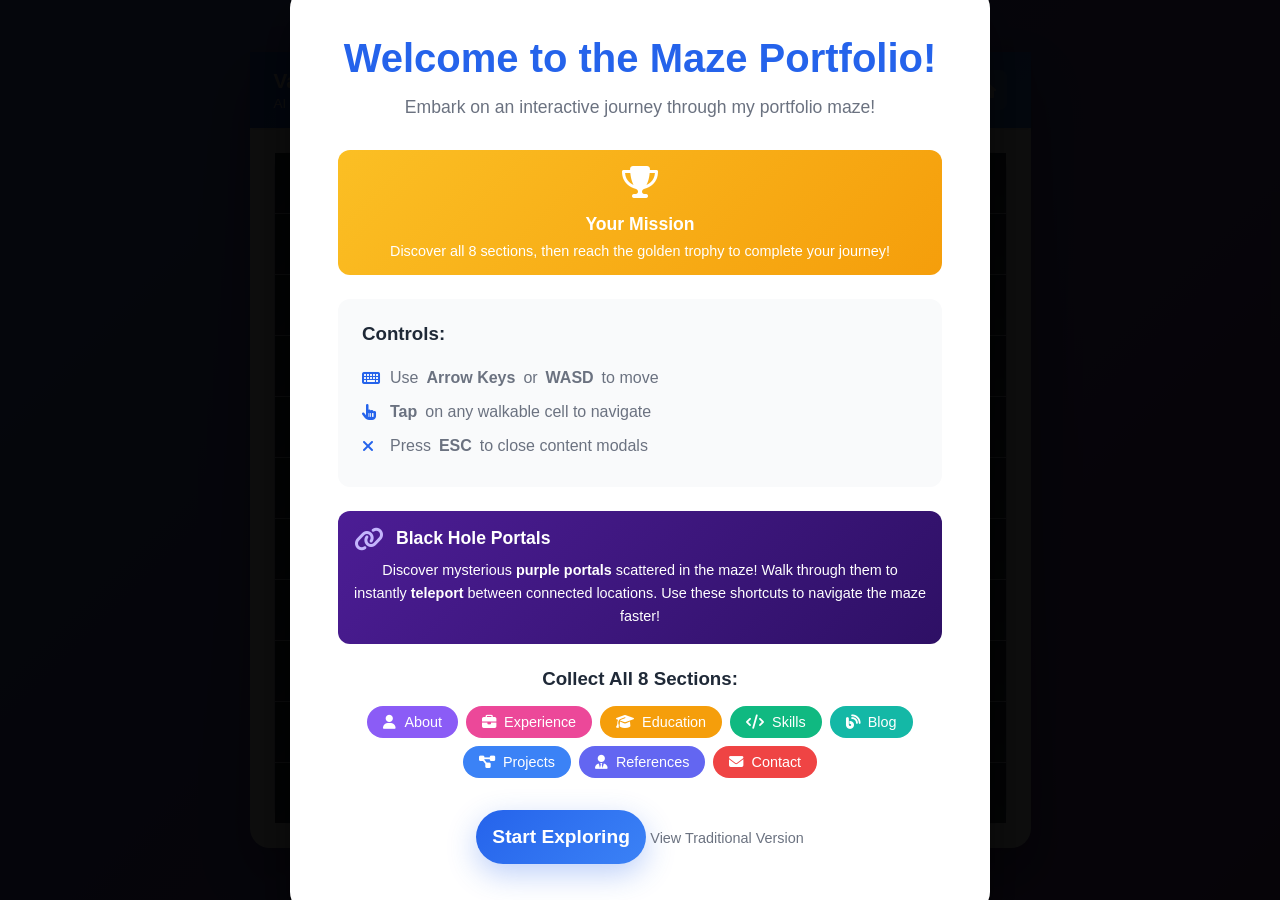
==== commit 971280fa: "Add black hole teleportation feature with visual effects and tooltips in maze" ====
--- a/maze.html
+++ b/maze.html
@@ -20,7 +20,7 @@
             <div style="background: linear-gradient(135deg, #fbbf24 0%, #f59e0b 100%); padding: 1rem; border-radius: 12px; margin: 1.5rem 0; color: white; text-align: center;">
                 <i class="fas fa-trophy" style="font-size: 2rem; margin-bottom: 0.5rem;"></i>
                 <h3 style="margin: 0.5rem 0; font-size: 1.1rem;">Your Mission</h3>
-                <p style="margin: 0; font-size: 0.9rem;">Discover all 7 sections, then reach the golden trophy to complete your journey!</p>
+                <p style="margin: 0; font-size: 0.9rem; color: white;">Discover all 8 sections, then reach the golden trophy to complete your journey!</p>
             </div>
 
             <div class="controls-info">
@@ -31,13 +31,25 @@
                     <li class="desktop-only"><i class="fas fa-times"></i> Press <strong>ESC</strong> to close content modals</li>
                 </ul>
             </div>
+
+            <div style="background: linear-gradient(135deg, #4c1d95 0%, #2e1065 100%); padding: 1rem; border-radius: 12px; margin: 1.5rem 0; color: white;">
+                <div style="display: flex; align-items: center; gap: 0.75rem; margin-bottom: 0.5rem;">
+                    <i class="fas fa-link" style="font-size: 1.5rem; color: #c4b5fd;"></i>
+                    <h3 style="margin: 0; font-size: 1.1rem;">Black Hole Portals</h3>
+                </div>
+                <p style="margin: 0; font-size: 0.9rem; line-height: 1.6; color: white;">
+                    Discover mysterious <strong>purple portals</strong> scattered in the maze! Walk through them to instantly <strong>teleport</strong> between connected locations. Use these shortcuts to navigate the maze faster!
+                </p>
+            </div>
+
             <div class="hotspots-info">
-                <h3>Collect All 7 Sections:</h3>
+                <h3>Collect All 8 Sections:</h3>
                 <div class="hotspot-list">
                     <span class="hotspot-badge about"><i class="fas fa-user"></i> About</span>
                     <span class="hotspot-badge experience"><i class="fas fa-briefcase"></i> Experience</span>
                     <span class="hotspot-badge education"><i class="fas fa-graduation-cap"></i> Education</span>
                     <span class="hotspot-badge skills"><i class="fas fa-code"></i> Skills</span>
+                    <span class="hotspot-badge blog"><i class="fas fa-blog"></i> Blog</span>
                     <span class="hotspot-badge projects"><i class="fas fa-project-diagram"></i> Projects</span>
                     <span class="hotspot-badge references"><i class="fas fa-user-tie"></i> References</span>
                     <span class="hotspot-badge contact"><i class="fas fa-envelope"></i> Contact</span>
@@ -57,7 +69,7 @@
                 <p>AI Research Engineer</p>
             </div>
             <div class="progress-info">
-                <span id="discovered-count">0</span>/7 Sections Discovered
+                <span id="discovered-count">0</span>/8 Sections Discovered
             </div>
             <div class="ui-controls">
                 <a href="index.html" class="ui-btn" title="Traditional Version">
--- a/css/maze.css
+++ b/css/maze.css
@@ -464,6 +464,97 @@
     }
     50% {
         transform: scale(1.08);
+    }
+}
+
+/* ===== Black Hole Cells ===== */
+.cell.black-hole {
+    position: relative;
+    animation: blackHolePulse 3s ease-in-out infinite;
+    overflow: visible;
+    z-index: 10;
+}
+
+.cell.black-hole::before {
+    content: '';
+    position: absolute;
+    inset: 8px;
+    border-radius: 50%;
+    background: radial-gradient(circle at 30% 30%, #4c1d95, #2e1065, #000000);
+    z-index: 1;
+    box-shadow: 
+        0 0 20px rgba(76, 29, 149, 0.6),
+        0 0 40px rgba(76, 29, 149, 0.4),
+        inset 0 0 20px rgba(147, 51, 234, 0.3),
+        0 4px 12px rgba(0, 0, 0, 0.5);
+    transition: all 0.3s cubic-bezier(0.4, 0, 0.2, 1);
+}
+
+.cell.black-hole:hover::before {
+    inset: 6px;
+    box-shadow: 
+        0 0 30px rgba(76, 29, 149, 0.8),
+        0 0 60px rgba(76, 29, 149, 0.6),
+        inset 0 0 25px rgba(147, 51, 234, 0.4),
+        0 6px 20px rgba(0, 0, 0, 0.6);
+}
+
+.cell.black-hole::after {
+    content: attr(data-icon);
+    font-family: 'Font Awesome 6 Free';
+    font-weight: 900;
+    position: absolute;
+    inset: 0;
+    display: flex;
+    align-items: center;
+    justify-content: center;
+    color: #c4b5fd;
+    font-size: 1.2rem;
+    z-index: 2;
+    filter: drop-shadow(0 0 8px rgba(196, 181, 253, 0.8));
+    transition: all 0.3s cubic-bezier(0.4, 0, 0.2, 1);
+    animation: blackHolePulseIcon 2s ease-in-out infinite;
+}
+
+.cell.black-hole:hover::after {
+    transform: scale(1.2) rotate(180deg);
+    color: #e9d5ff;
+}
+
+@keyframes blackHolePulse {
+    0%, 100% {
+        transform: scale(1);
+    }
+    50% {
+        transform: scale(1.05);
+    }
+}
+
+@keyframes blackHolePulseIcon {
+    0%, 100% {
+        filter: drop-shadow(0 0 8px rgba(196, 181, 253, 0.8));
+    }
+    50% {
+        filter: drop-shadow(0 0 15px rgba(196, 181, 253, 1));
+    }
+}
+
+.cell.teleport-pulse {
+    animation: teleportPulse 0.6s ease-out;
+}
+
+@keyframes teleportPulse {
+    0% {
+        transform: scale(1);
+        opacity: 1;
+    }
+    50% {
+        transform: scale(1.2);
+        opacity: 0.7;
+    }
+    100% {
+        transform: scale(1);
+        opacity: 1;
     }
 }
 
@@ -572,6 +663,64 @@
     color: rgba(255, 255, 255, 0.8);
 }
 
+/* ===== Black Hole Tooltip ===== */
+.black-hole-tooltip {
+    background: linear-gradient(135deg, rgba(76, 29, 149, 0.98), rgba(46, 16, 101, 0.98));
+    border: 2px solid rgba(147, 51, 234, 0.5);
+    box-shadow: 
+        0 10px 30px rgba(76, 29, 149, 0.4),
+        0 0 20px rgba(147, 51, 234, 0.3),
+        inset 0 1px 0 rgba(255, 255, 255, 0.1);
+}
+
+.black-hole-tooltip::after {
+    border-top-color: rgba(76, 29, 149, 0.98);
+}
+
+.black-hole-tooltip.position-bottom::after {
+    border-top-color: transparent;
+    border-bottom-color: rgba(76, 29, 149, 0.98);
+}
+
+.black-hole-tooltip.position-left::after {
+    border-top-color: transparent;
+    border-left-color: rgba(76, 29, 149, 0.98);
+}
+
+.black-hole-tooltip.position-right::after {
+    border-top-color: transparent;
+    border-right-color: rgba(76, 29, 149, 0.98);
+}
+
+.black-hole-tooltip .hotspot-tooltip-title {
+    color: #e9d5ff;
+    text-shadow: 0 0 10px rgba(233, 213, 255, 0.5);
+}
+
+.black-hole-tooltip .hotspot-tooltip-description {
+    color: #c4b5fd;
+}
+
+.cell.black-hole:hover .hotspot-tooltip {
+    opacity: 1;
+}
+
+.cell.black-hole:hover .hotspot-tooltip.position-top {
+    transform: translateX(-50%) translateY(-12px);
+}
+
+.cell.black-hole:hover .hotspot-tooltip.position-bottom {
+    transform: translateX(-50%) translateY(12px);
+}
+
+.cell.black-hole:hover .hotspot-tooltip.position-right {
+    transform: translateY(-50%) translateX(12px);
+}
+
+.cell.black-hole:hover .hotspot-tooltip.position-left {
+    transform: translateY(-50%) translateX(-12px);
+}
+
 /* ===== Character ===== */
 .character {
     position: absolute;
@@ -611,6 +760,62 @@
 
 .character.moving img {
     animation: characterMove 0.4s ease-in-out infinite;
+}
+
+.character.teleporting {
+    animation: teleportSpin 0.6s cubic-bezier(0.4, 0, 0.2, 1);
+}
+
+.character.teleporting img {
+    animation: teleportFade 0.6s cubic-bezier(0.4, 0, 0.2, 1);
+}
+
+@keyframes teleportSpin {
+    0% {
+        transform: scale(1) rotate(0deg);
+        opacity: 1;
+    }
+    50% {
+        transform: scale(0.3) rotate(360deg);
+        opacity: 0.3;
+    }
+    100% {
+        transform: scale(1) rotate(720deg);
+        opacity: 1;
+    }
+}
+
+@keyframes teleportFade {
+    0%, 100% {
+        opacity: 1;
+        filter: drop-shadow(0 4px 8px rgba(37, 99, 235, 0.4));
+    }
+    50% {
+        opacity: 0;
+        filter: drop-shadow(0 0 20px rgba(147, 51, 234, 0.8));
+    }
+}
+
+/* ===== Teleport Particles ===== */
+.teleport-particle {
+    position: fixed;
+    width: 8px;
+    height: 8px;
+    border-radius: 50%;
+    pointer-events: none;
+    z-index: 1000;
+    animation: teleportParticleMove 1s ease-out forwards;
+}
+
+@keyframes teleportParticleMove {
+    0% {
+        transform: translate(0, 0) scale(1);
+        opacity: 1;
+    }
+    100% {
+        transform: translate(var(--tx), var(--ty)) scale(0);
+        opacity: 0;
+    }
 }
 
 /* ===== Mini-map ===== */
@@ -1482,6 +1687,14 @@
         font-size: 0.8rem; /* Much smaller icon for mobile */
     }
 
+    .cell.black-hole::before {
+        inset: 4px; /* Match hotspot size for mobile */
+    }
+
+    .cell.black-hole::after {
+        font-size: 0.8rem; /* Match hotspot icon size for mobile */
+    }
+
     /* End goal sizing for mobile */
     .cell.end-goal::before {
         inset: 6px;
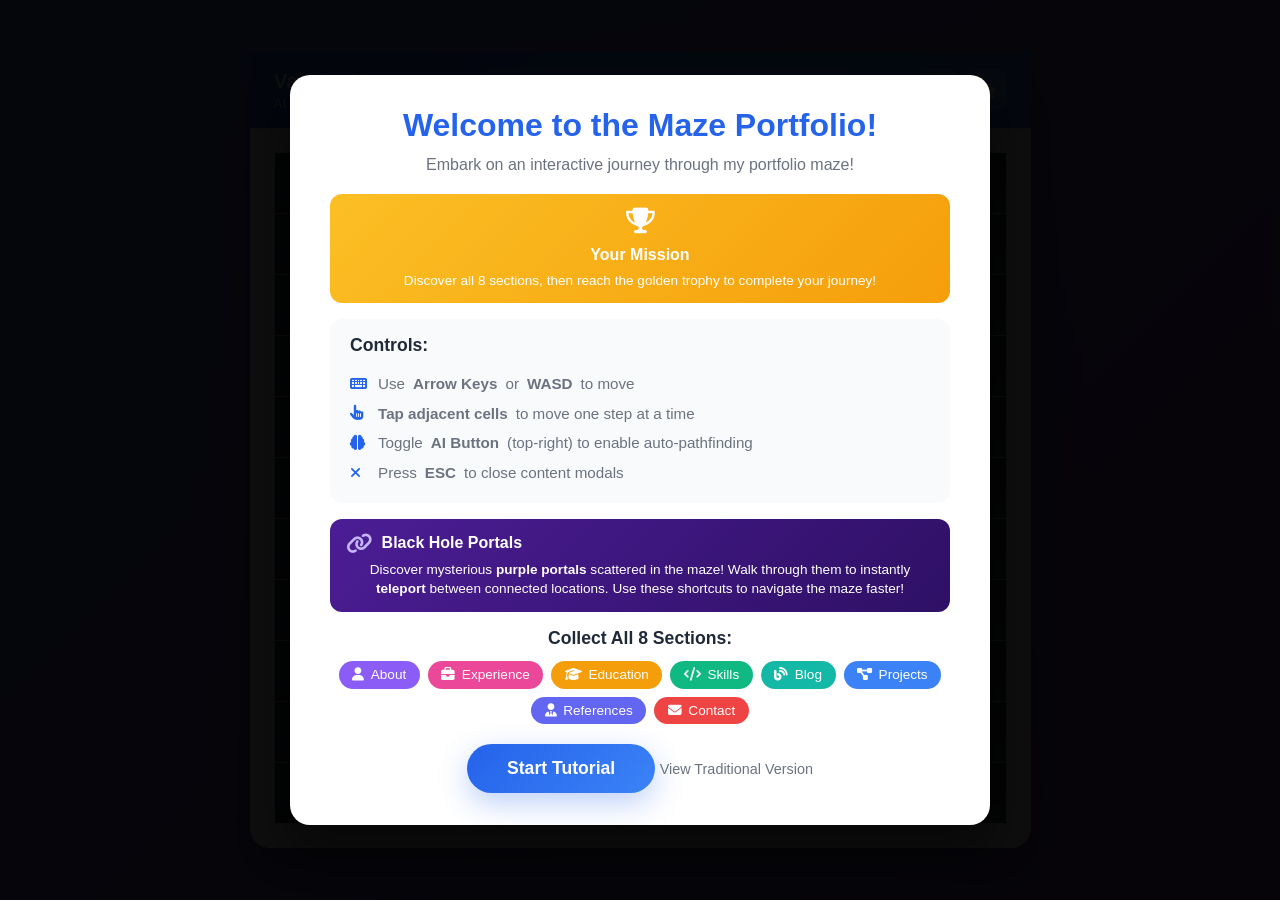
==== commit 1170feab: "Implement tutorial overlay and AI pathfinding toggle in maze game. Enhance user guidance with step-b" ====
--- a/maze.html
+++ b/maze.html
@@ -17,27 +17,28 @@
             <h1>Welcome to the Maze Portfolio!</h1>
             <p>Embark on an interactive journey through my portfolio maze!</p>
 
-            <div style="background: linear-gradient(135deg, #fbbf24 0%, #f59e0b 100%); padding: 1rem; border-radius: 12px; margin: 1.5rem 0; color: white; text-align: center;">
-                <i class="fas fa-trophy" style="font-size: 2rem; margin-bottom: 0.5rem;"></i>
-                <h3 style="margin: 0.5rem 0; font-size: 1.1rem;">Your Mission</h3>
-                <p style="margin: 0; font-size: 0.9rem; color: white;">Discover all 8 sections, then reach the golden trophy to complete your journey!</p>
+            <div style="background: linear-gradient(135deg, #fbbf24 0%, #f59e0b 100%); padding: 0.85rem 1rem; border-radius: 12px; margin: 1rem 0; color: white; text-align: center;">
+                <i class="fas fa-trophy" style="font-size: 1.6rem; margin-bottom: 0.4rem;"></i>
+                <h3 style="margin: 0.4rem 0; font-size: 1rem;">Your Mission</h3>
+                <p style="margin: 0; font-size: 0.85rem; color: white; line-height: 1.4;">Discover all 8 sections, then reach the golden trophy to complete your journey!</p>
             </div>
 
             <div class="controls-info">
                 <h3>Controls:</h3>
                 <ul>
                     <li class="desktop-only"><i class="fas fa-keyboard"></i> Use <strong>Arrow Keys</strong> or <strong>WASD</strong> to move</li>
-                    <li><i class="fas fa-hand-pointer"></i> <strong>Tap</strong> on any walkable cell to navigate</li>
+                    <li><i class="fas fa-hand-pointer"></i> <strong>Tap adjacent cells</strong> to move one step at a time</li>
+                    <li><i class="fas fa-brain"></i> Toggle <strong>AI Button</strong> (top-right) to enable auto-pathfinding</li>
                     <li class="desktop-only"><i class="fas fa-times"></i> Press <strong>ESC</strong> to close content modals</li>
                 </ul>
             </div>
 
-            <div style="background: linear-gradient(135deg, #4c1d95 0%, #2e1065 100%); padding: 1rem; border-radius: 12px; margin: 1.5rem 0; color: white;">
-                <div style="display: flex; align-items: center; gap: 0.75rem; margin-bottom: 0.5rem;">
-                    <i class="fas fa-link" style="font-size: 1.5rem; color: #c4b5fd;"></i>
-                    <h3 style="margin: 0; font-size: 1.1rem;">Black Hole Portals</h3>
-                </div>
-                <p style="margin: 0; font-size: 0.9rem; line-height: 1.6; color: white;">
+            <div style="background: linear-gradient(135deg, #4c1d95 0%, #2e1065 100%); padding: 0.85rem 1rem; border-radius: 12px; margin: 1rem 0; color: white;">
+                <div style="display: flex; align-items: center; gap: 0.6rem; margin-bottom: 0.4rem;">
+                    <i class="fas fa-link" style="font-size: 1.3rem; color: #c4b5fd;"></i>
+                    <h3 style="margin: 0; font-size: 1rem;">Black Hole Portals</h3>
+                </div>
+                <p style="margin: 0; font-size: 0.85rem; line-height: 1.4; color: white;">
                     Discover mysterious <strong>purple portals</strong> scattered in the maze! Walk through them to instantly <strong>teleport</strong> between connected locations. Use these shortcuts to navigate the maze faster!
                 </p>
             </div>
@@ -55,9 +56,51 @@
                     <span class="hotspot-badge contact"><i class="fas fa-envelope"></i> Contact</span>
                 </div>
             </div>
-            <button id="start-btn" class="start-btn">Start Exploring</button>
+            <button id="start-btn" class="start-btn">Start Tutorial</button>
             <a href="index.html" class="traditional-link">View Traditional Version</a>
         </div>
+    </div>
+
+    <!-- Tutorial Overlay -->
+    <div id="tutorial-overlay" class="tutorial-overlay" style="display: none;">
+        <!-- Spotlight overlay -->
+        <div class="tutorial-spotlight"></div>
+
+        <!-- Tutorial callout box -->
+        <div class="tutorial-callout">
+            <div class="tutorial-callout-content">
+                <div class="tutorial-step-indicator">
+                    <span class="tutorial-step-number">1</span> / 5
+                </div>
+                <h3 class="tutorial-title">Welcome to the Maze!</h3>
+                <p class="tutorial-description">Click on adjacent cells to move your character one step at a time.</p>
+                <div class="tutorial-tip">
+                    <i class="fas fa-lightbulb"></i>
+                    <span>Use Arrow Keys or WASD on desktop!</span>
+                </div>
+            </div>
+            <div class="tutorial-controls">
+                <button id="tutorial-skip" class="tutorial-skip-btn">Skip</button>
+                <div class="tutorial-dots">
+                    <span class="tutorial-dot active" data-step="1"></span>
+                    <span class="tutorial-dot" data-step="2"></span>
+                    <span class="tutorial-dot" data-step="3"></span>
+                    <span class="tutorial-dot" data-step="4"></span>
+                    <span class="tutorial-dot" data-step="5"></span>
+                </div>
+                <div class="tutorial-nav-buttons">
+                    <button id="tutorial-prev" class="tutorial-nav-btn" style="visibility: hidden;">
+                        <i class="fas fa-arrow-left"></i>
+                    </button>
+                    <button id="tutorial-next" class="tutorial-nav-btn tutorial-nav-btn-primary">
+                        <i class="fas fa-arrow-right"></i>
+                    </button>
+                </div>
+            </div>
+        </div>
+
+        <!-- Pointer arrow (dynamically positioned) -->
+        <div class="tutorial-pointer"></div>
     </div>
 
     <!-- Main Maze Container -->
@@ -69,9 +112,24 @@
                 <p>AI Research Engineer</p>
             </div>
             <div class="progress-info">
-                <span id="discovered-count">0</span>/8 Sections Discovered
+                <div style="display: flex; gap: 1.5rem; align-items: center;">
+                    <div>
+                        <span id="discovered-count">0</span>/8 Sections Discovered
+                    </div>
+                    <div style="border-left: 2px solid rgba(255, 255, 255, 0.2); padding-left: 1.5rem;">
+                        <i class="fas fa-shoe-prints"></i> Steps: <span id="step-count">0</span>
+                    </div>
+                </div>
             </div>
             <div class="ui-controls">
+                <button id="ai-toggle-btn" class="ui-btn">
+                    <i class="fas fa-brain"></i>
+                    <div class="ai-tooltip">
+                        <div class="ai-tooltip-title">AI Pathfinding</div>
+                        <div class="ai-tooltip-status">OFF - Manual Mode</div>
+                        <div class="ai-tooltip-desc">Click to enable auto-navigation</div>
+                    </div>
+                </button>
                 <a href="index.html" class="ui-btn" title="Traditional Version">
                     <i class="fas fa-home"></i>
                 </a>
--- a/css/maze.css
+++ b/css/maze.css
@@ -65,6 +65,8 @@
     justify-content: center;
     z-index: 10000;
     animation: fadeIn 0.5s ease;
+    padding: 2rem;
+    overflow: hidden;
 }
 
 .instructions-overlay.hidden {
@@ -74,37 +76,63 @@
 
 .instructions-content {
     background: var(--white);
-    padding: 3rem;
+    padding: 2rem 2.5rem;
     border-radius: 20px;
     max-width: 700px;
+    max-height: calc(100vh - 4rem);
+    overflow-y: auto;
     text-align: center;
     box-shadow: 0 25px 50px rgba(0, 0, 0, 0.5);
     animation: slideUp 0.5s ease;
+    margin: auto;
+    /* Smooth scrolling */
+    scroll-behavior: smooth;
+    -webkit-overflow-scrolling: touch;
+}
+
+/* Custom scrollbar for instructions */
+.instructions-content::-webkit-scrollbar {
+    width: 8px;
+}
+
+.instructions-content::-webkit-scrollbar-track {
+    background: #f1f1f1;
+    border-radius: 10px;
+}
+
+.instructions-content::-webkit-scrollbar-thumb {
+    background: #888;
+    border-radius: 10px;
+}
+
+.instructions-content::-webkit-scrollbar-thumb:hover {
+    background: #555;
 }
 
 .instructions-content h1 {
     color: var(--primary-color);
-    margin-bottom: 1rem;
-    font-size: 2.5rem;
+    margin-bottom: 0.75rem;
+    font-size: 2rem;
 }
 
 .instructions-content p {
     color: var(--text-light);
-    margin-bottom: 2rem;
-    font-size: 1.1rem;
+    margin-bottom: 1.25rem;
+    font-size: 1rem;
 }
 
 .controls-info {
     background: var(--bg-color);
-    padding: 1.5rem;
+    padding: 1rem 1.25rem;
     border-radius: 12px;
-    margin-bottom: 1.5rem;
+    margin-bottom: 1rem;
     text-align: left;
 }
 
 .controls-info h3 {
     color: var(--text-color);
-    margin-bottom: 1rem;
+    margin-bottom: 0.75rem;
+    font-size: 1.1rem;
 }
 
 .controls-info ul {
@@ -112,11 +140,12 @@
 }
 
 .controls-info li {
-    padding: 0.5rem 0;
+    padding: 0.4rem 0;
     color: var(--text-light);
     display: flex;
     align-items: center;
     gap: 0.5rem;
+    font-size: 0.95rem;
 }
 
 .controls-info li i {
@@ -125,12 +154,13 @@
 }
 
 .hotspots-info {
-    margin-bottom: 2rem;
+    margin-bottom: 1.25rem;
 }
 
 .hotspots-info h3 {
     color: var(--text-color);
-    margin-bottom: 1rem;
+    margin-bottom: 0.75rem;
+    font-size: 1.1rem;
 }
 
 .hotspot-list {
@@ -143,11 +173,11 @@
 .hotspot-badge {
     display: inline-flex;
     align-items: center;
-    gap: 0.5rem;
-    padding: 0.5rem 1rem;
+    gap: 0.4rem;
+    padding: 0.4rem 0.85rem;
     border-radius: 20px;
     color: var(--white);
-    font-size: 0.9rem;
+    font-size: 0.85rem;
     font-weight: 500;
 }
 
@@ -164,8 +194,8 @@
     background: linear-gradient(135deg, var(--primary-color), var(--accent-color));
     color: var(--white);
     border: none;
-    padding: 1rem 1rem;
-    font-size: 1.2rem;
+    padding: 0.85rem 2.5rem;
+    font-size: 1.1rem;
     font-weight: 600;
     border-radius: 50px;
     cursor: pointer;
@@ -180,7 +210,7 @@
 
 .traditional-link {
     display: inline-block;
-    margin-top: 1rem;
+    margin-top: 0.75rem;
     color: var(--text-light);
     text-decoration: none;
     font-size: 0.9rem;
@@ -212,6 +242,8 @@
     align-items: center;
     justify-content: space-between;
     box-shadow: 0 4px 6px rgba(0, 0, 0, 0.1);
+    position: relative;
+    z-index: 100;
 }
 
 .logo h2 {
@@ -256,6 +288,8 @@
 .ui-controls {
     display: flex;
     gap: 0.5rem;
+    position: relative;
+    z-index: 101;
 }
 
 .ui-btn {
@@ -271,11 +305,430 @@
     align-items: center;
     justify-content: center;
     text-decoration: none;
+    position: relative;
 }
 
 .ui-btn:hover {
     background: rgba(255, 255, 255, 0.3);
     transform: scale(1.05);
+}
+
+.ui-btn:active {
+    transform: scale(0.95);
+}
+
+/* AI Toggle Button Active State */
+#ai-toggle-btn.active {
+    background: linear-gradient(135deg, #10b981, #059669);
+    box-shadow: 0 0 15px rgba(16, 185, 129, 0.5);
+    animation: aiPulse 2s infinite;
+}
+
+#ai-toggle-btn.active:hover {
+    background: linear-gradient(135deg, #059669, #047857);
+    box-shadow: 0 0 20px rgba(16, 185, 129, 0.7);
+}
+
+@keyframes aiPulse {
+    0%, 100% {
+        box-shadow: 0 0 15px rgba(16, 185, 129, 0.5);
+    }
+    50% {
+        box-shadow: 0 0 25px rgba(16, 185, 129, 0.8);
+    }
+}
+
+/* Pulse attention animation for AI button */
+#ai-toggle-btn.pulse-attention {
+    animation: pulseAttention 0.5s ease-in-out 2;
+}
+
+@keyframes pulseAttention {
+    0%, 100% {
+        transform: scale(1);
+        box-shadow: 0 0 0 0 rgba(251, 191, 36, 0.7);
+    }
+    50% {
+        transform: scale(1.15);
+        box-shadow: 0 0 20px 10px rgba(251, 191, 36, 0);
+    }
+}
+
+/* ===== AI Warning Toast Notification ===== */
+.ai-warning-toast {
+    position: fixed;
+    top: 100px;
+    left: 50%;
+    transform: translateX(-50%) translateY(-100px);
+    background: linear-gradient(135deg, #ef4444, #dc2626);
+    color: white;
+    padding: 1rem 1.5rem;
+    border-radius: 12px;
+    box-shadow: 0 10px 30px rgba(0, 0, 0, 0.3);
+    display: flex;
+    align-items: center;
+    gap: 0.75rem;
+    font-size: 1rem;
+    font-weight: 600;
+    z-index: 10000;
+    opacity: 0;
+    transition: all 0.3s cubic-bezier(0.34, 1.56, 0.64, 1);
+    pointer-events: none;
+}
+
+.ai-warning-toast.show {
+    transform: translateX(-50%) translateY(0);
+    opacity: 1;
+}
+
+.ai-warning-toast i {
+    font-size: 1.3rem;
+    animation: shake 0.5s ease-in-out;
+}
+
+@keyframes shake {
+    0%, 100% { transform: translateX(0); }
+    25% { transform: translateX(-5px); }
+    75% { transform: translateX(5px); }
+}
+
+/* Mobile adjustments for toast */
+@media screen and (max-width: 767px) {
+    .ai-warning-toast {
+        top: 80px;
+        font-size: 0.9rem;
+        padding: 0.85rem 1.25rem;
+        max-width: calc(100% - 2rem);
+    }
+}
+
+/* ===== AI Button Tooltip ===== */
+.ai-tooltip {
+    position: absolute;
+    top: calc(100% + 12px);
+    left: 50%;
+    transform: translateX(-50%) translateY(-8px);
+    background: rgba(17, 24, 39, 0.95);
+    color: white;
+    padding: 0.75rem 1rem;
+    border-radius: 8px;
+    white-space: nowrap;
+    z-index: 10002;
+    pointer-events: none;
+    opacity: 0;
+    transition: opacity 0.2s ease, transform 0.2s ease;
+    box-shadow: 0 10px 30px rgba(0, 0, 0, 0.3);
+    backdrop-filter: blur(10px);
+}
+
+.ai-tooltip::after {
+    content: '';
+    position: absolute;
+    bottom: 100%;
+    left: 50%;
+    transform: translateX(-50%);
+    border: 6px solid transparent;
+    border-bottom-color: rgba(17, 24, 39, 0.95);
+}
+
+#ai-toggle-btn:hover .ai-tooltip {
+    opacity: 1;
+    transform: translateX(-50%) translateY(0);
+    transition-delay: 0.3s;
+}
+
+.ai-tooltip-title {
+    font-weight: 700;
+    font-size: 0.95rem;
+    margin-bottom: 0.25rem;
+    color: #fbbf24;
+}
+
+.ai-tooltip-status {
+    font-weight: 600;
+    font-size: 0.85rem;
+    margin-bottom: 0.25rem;
+}
+
+.ai-tooltip-desc {
+    font-size: 0.75rem;
+    opacity: 0.8;
+}
+
+/* Update tooltip for active state */
+#ai-toggle-btn.active .ai-tooltip-status {
+    color: #10b981;
+}
+
+/* Tablet: slightly smaller tooltip */
+@media screen and (max-width: 1024px) and (min-width: 768px) {
+    .ai-tooltip {
+        padding: 0.6rem 0.85rem;
+    }
+
+    .ai-tooltip-title {
+        font-size: 0.9rem;
+    }
+
+    .ai-tooltip-status {
+        font-size: 0.8rem;
+    }
+
+    .ai-tooltip-desc {
+        font-size: 0.7rem;
+    }
+}
+
+/* Mobile: hide tooltip to avoid clutter */
+@media screen and (max-width: 767px) {
+    .ai-tooltip {
+        display: none;
+    }
+}
+
+/* ===== Tutorial Overlay (In-Place) ===== */
+.tutorial-overlay {
+    position: fixed;
+    top: 0;
+    left: 0;
+    width: 100%;
+    height: 100%;
+    z-index: 10000;
+    pointer-events: none;
+}
+
+/* Spotlight effect - dims everything except highlighted area */
+.tutorial-spotlight {
+    position: fixed;
+    background: transparent;
+    transition: all 0.5s ease;
+    pointer-events: none;
+    z-index: 9999;
+}
+
+/* Callout box */
+.tutorial-callout {
+    position: fixed;
+    background: white;
+    border-radius: 16px;
+    padding: 1.5rem;
+    max-width: 400px;
+    box-shadow: 0 20px 60px rgba(0, 0, 0, 0.5);
+    animation: slideIn 0.5s ease;
+    pointer-events: auto;
+    z-index: 10001;
+}
+
+.tutorial-callout-content {
+    margin-bottom: 1.25rem;
+}
+
+.tutorial-step-indicator {
+    display: inline-block;
+    background: linear-gradient(135deg, var(--primary-color), var(--accent-color));
+    color: white;
+    padding: 0.35rem 0.85rem;
+    border-radius: 20px;
+    font-size: 0.85rem;
+    font-weight: 600;
+    margin-bottom: 0.75rem;
+}
+
+.tutorial-step-number {
+    font-size: 1rem;
+}
+
+.tutorial-title {
+    color: var(--text-color);
+    font-size: 1.4rem;
+    margin-bottom: 0.75rem;
+    font-weight: 700;
+}
+
+.tutorial-description {
+    color: var(--text-light);
+    font-size: 1rem;
+    line-height: 1.6;
+    margin-bottom: 0;
+}
+
+.tutorial-tip {
+    background: linear-gradient(135deg, #fef3c7, #fde68a);
+    padding: 0.75rem;
+    border-radius: 10px;
+    display: flex;
+    align-items: flex-start;
+    gap: 0.6rem;
+    margin-top: 1rem;
+}
+
+.tutorial-tip i {
+    color: #f59e0b;
+    font-size: 1rem;
+    flex-shrink: 0;
+    margin-top: 0.1rem;
+}
+
+.tutorial-tip span {
+    color: #92400e;
+    font-size: 0.85rem;
+    line-height: 1.4;
+}
+
+.tutorial-controls {
+    display: flex;
+    align-items: center;
+    justify-content: space-between;
+    gap: 1rem;
+    padding-top: 1.25rem;
+    border-top: 1px solid #e5e7eb;
+}
+
+.tutorial-skip-btn {
+    background: none;
+    border: none;
+    color: var(--text-light);
+    font-size: 0.9rem;
+    cursor: pointer;
+    padding: 0.5rem;
+    transition: color 0.2s ease;
+}
+
+.tutorial-skip-btn:hover {
+    color: var(--text-color);
+}
+
+.tutorial-dots {
+    display: flex;
+    gap: 0.4rem;
+    align-items: center;
+}
+
+.tutorial-dot {
+    width: 8px;
+    height: 8px;
+    border-radius: 50%;
+    background: #d1d5db;
+    cursor: pointer;
+    transition: all 0.3s ease;
+}
+
+.tutorial-dot.active {
+    background: var(--primary-color);
+    width: 24px;
+    border-radius: 4px;
+}
+
+.tutorial-nav-buttons {
+    display: flex;
+    gap: 0.5rem;
+}
+
+.tutorial-nav-btn {
+    width: 36px;
+    height: 36px;
+    border: none;
+    border-radius: 50%;
+    background: #f3f4f6;
+    color: var(--text-color);
+    cursor: pointer;
+    display: flex;
+    align-items: center;
+    justify-content: center;
+    transition: all 0.2s ease;
+}
+
+.tutorial-nav-btn:hover {
+    background: #e5e7eb;
+    transform: scale(1.05);
+}
+
+.tutorial-nav-btn-primary {
+    background: linear-gradient(135deg, var(--primary-color), var(--accent-color));
+    color: white;
+}
+
+.tutorial-nav-btn-primary:hover {
+    transform: scale(1.1);
+    box-shadow: 0 4px 12px rgba(37, 99, 235, 0.3);
+}
+
+/* Pointer arrow */
+.tutorial-pointer {
+    position: fixed;
+    width: 0;
+    height: 0;
+    border: 15px solid transparent;
+    transition: all 0.5s ease;
+    z-index: 10000;
+    pointer-events: none;
+}
+
+/* Arrow directions */
+.tutorial-pointer.arrow-up {
+    border-bottom-color: white;
+    border-top: none;
+}
+
+.tutorial-pointer.arrow-down {
+    border-top-color: white;
+    border-bottom: none;
+}
+
+.tutorial-pointer.arrow-left {
+    border-right-color: white;
+    border-left: none;
+}
+
+.tutorial-pointer.arrow-right {
+    border-left-color: white;
+    border-right: none;
+}
+
+@keyframes slideIn {
+    from {
+        opacity: 0;
+        transform: translateY(-10px);
+    }
+    to {
+        opacity: 1;
+        transform: translateY(0);
+    }
+}
+
+/* Mobile tutorial adjustments */
+@media screen and (max-width: 767px) {
+    .tutorial-callout {
+        max-width: calc(100% - 2rem);
+        padding: 1.25rem;
+        left: 1rem !important;
+        right: 1rem !important;
+        width: auto !important;
+    }
+
+    .tutorial-title {
+        font-size: 1.2rem;
+    }
+
+    .tutorial-description {
+        font-size: 0.95rem;
+    }
+
+    .tutorial-controls {
+        flex-wrap: wrap;
+        gap: 0.75rem;
+    }
+
+    .tutorial-dots {
+        order: -1;
+        width: 100%;
+        justify-content: center;
+        padding-bottom: 0.75rem;
+    }
+
+    .tutorial-nav-buttons {
+        margin-left: auto;
+    }
 }
 
 /* ===== Maze Grid ===== */
@@ -1597,6 +2050,20 @@
     .logo p {
         font-size: 0.75rem;
     }
+
+    /* Instructions adjustments for tablet */
+    .instructions-content {
+        padding: 1.75rem 2rem;
+        max-height: calc(100vh - 3rem);
+    }
+
+    .instructions-content h1 {
+        font-size: 1.75rem;
+    }
+
+    .instructions-content p {
+        font-size: 0.95rem;
+    }
 }
 
 /* Mobile Styles (<768px) */
@@ -1721,7 +2188,7 @@
     }
 
     .instructions-content {
-        padding: 2rem 1.5rem;
+        padding: 1.5rem 1.25rem;
         margin: 0 auto; /* Center horizontally */
         margin-top: 0; /* No top margin since overlay has padding */
         max-width: calc(100% - env(safe-area-inset-left, 0) - env(safe-area-inset-right, 0));
@@ -1730,19 +2197,29 @@
     }
 
     .instructions-content h1 {
-        font-size: 1.8rem;
+        font-size: 1.6rem;
+        margin-bottom: 0.6rem;
     }
 
     .instructions-content p {
-        font-size: 0.95rem;
+        font-size: 0.9rem;
+        margin-bottom: 1rem;
     }
 
     .controls-info {
-        padding: 1rem;
+        padding: 0.85rem 1rem;
+        margin-bottom: 0.85rem;
+    }
+
+    .controls-info h3,
+    .hotspots-info h3 {
+        font-size: 1rem;
+        margin-bottom: 0.6rem;
     }
 
     .controls-info li {
-        font-size: 0.85rem;
+        font-size: 0.8rem;
+        padding: 0.35rem 0;
     }
 
     .hotspot-badge {
@@ -1751,8 +2228,13 @@
     }
 
     .start-btn {
-        padding: 0.85rem 2rem;
-        font-size: 0.95rem;
+        padding: 0.75rem 2rem;
+        font-size: 1rem;
+    }
+
+    .traditional-link {
+        font-size: 0.85rem;
+        margin-top: 0.6rem;
     }
 
     /* Modal - full screen on mobile */
@@ -1834,7 +2316,7 @@
     }
 
     .progress-info {
-        font-size: 0.75rem;
+        font-size: 0.7rem;
     }
 
     .ui-controls {
@@ -1845,6 +2327,29 @@
         width: 32px;
         height: 32px;
         font-size: 0.85rem;
+    }
+
+    /* Instructions even more compact for small mobile */
+    .instructions-content {
+        padding: 1.25rem 1rem;
+    }
+
+    .instructions-content h1 {
+        font-size: 1.4rem;
+    }
+
+    .instructions-content p {
+        font-size: 0.85rem;
+    }
+
+    .controls-info,
+    .hotspots-info {
+        margin-bottom: 0.75rem;
+    }
+
+    .start-btn {
+        padding: 0.7rem 1.75rem;
+        font-size: 0.95rem;
     }
 
     /* Even smaller hotspot icons for very small screens */
@@ -1917,3 +2422,22 @@
 .is-touch .cell.path {
     touch-action: manipulation;
 }
+
+/* ===== Step Count Animation ===== */
+#step-count.updated,
+#discovered-count.updated {
+    animation: popScale 0.3s ease;
+}
+
+@keyframes popScale {
+    0% {
+        transform: scale(1);
+    }
+    50% {
+        transform: scale(1.3);
+        color: #fbbf24;
+    }
+    100% {
+        transform: scale(1);
+    }
+}
